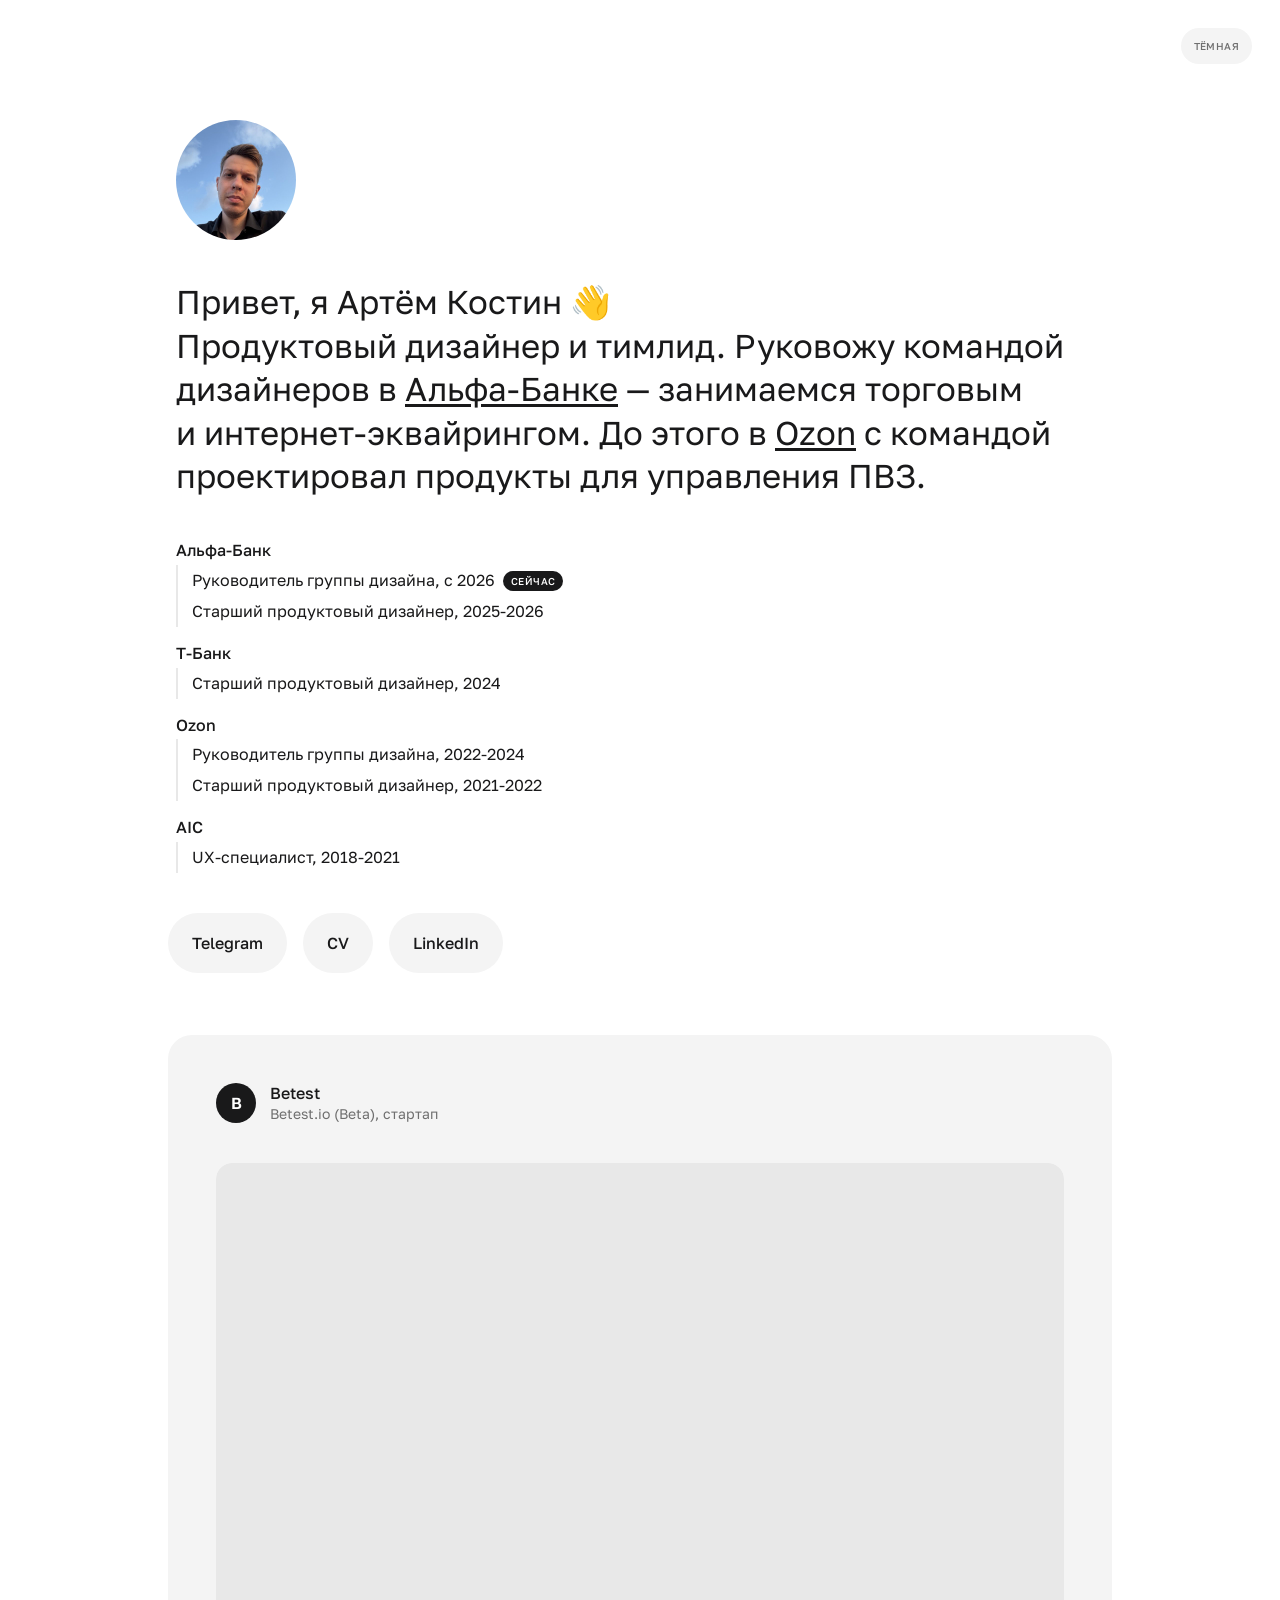
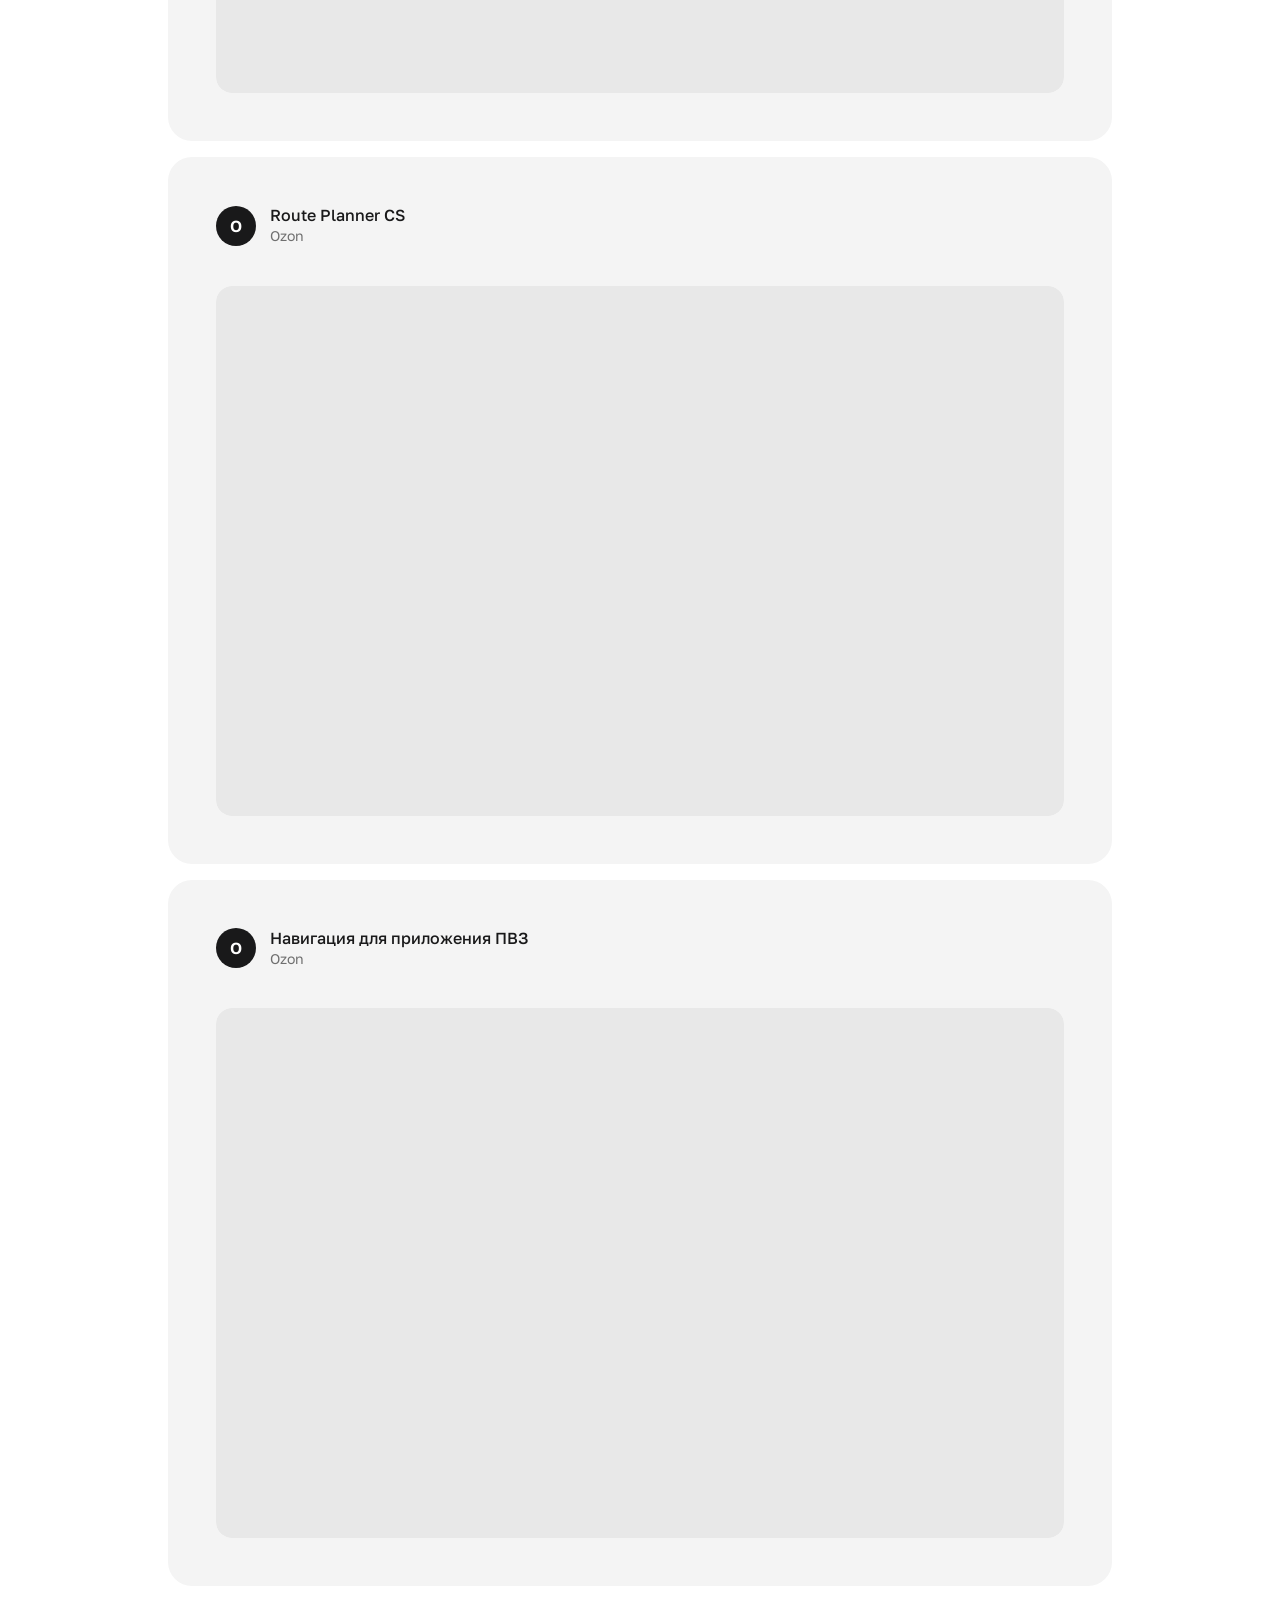
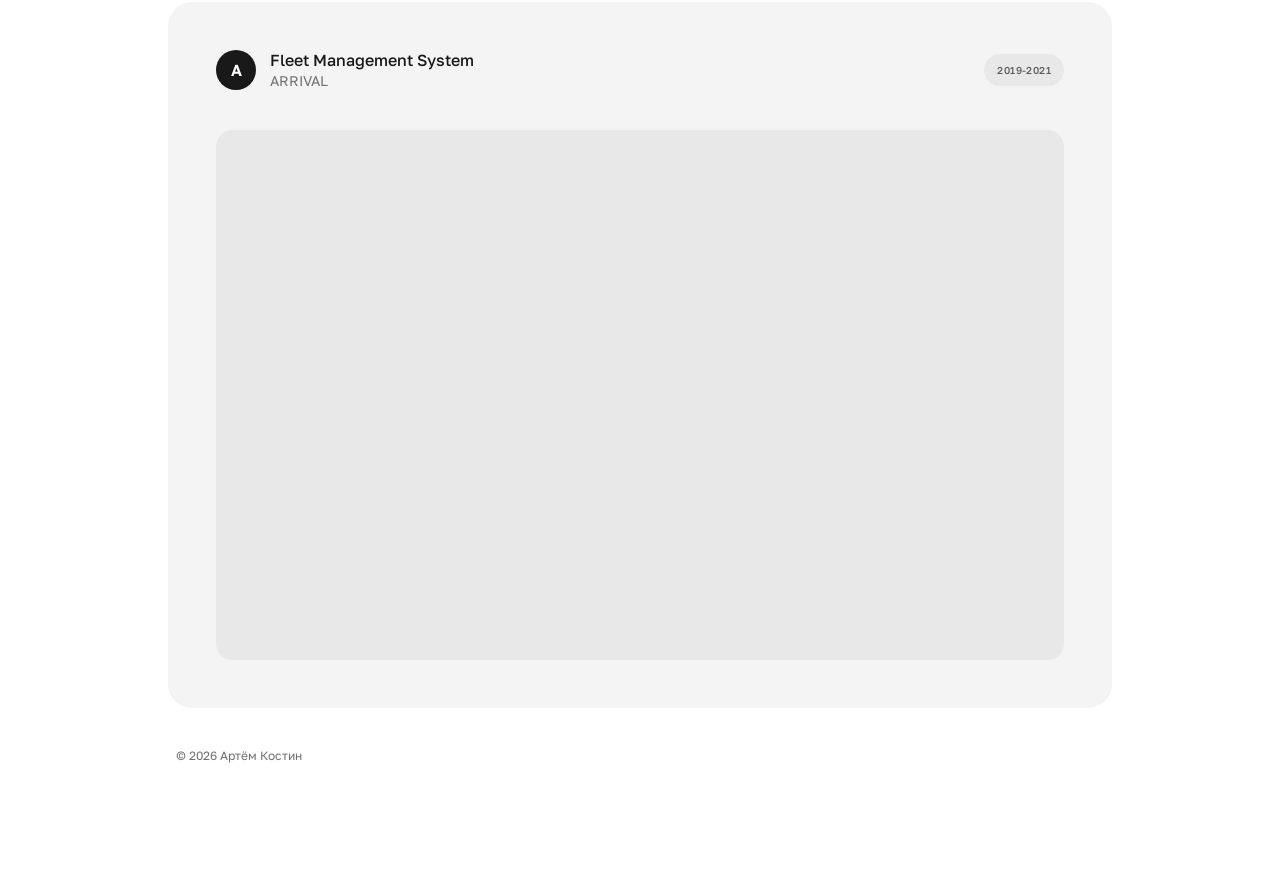
==== index.html @ e72fc0c0 "Убрать обводку, сделать шрифт AK в favicon жирнее (Arial/Helvetica 800) Читаемость страдала из-за ge" ====
<!doctype html>
<html lang="ru">
<head>
<meta charset="utf-8">
<meta name="viewport" content="width=device-width, initial-scale=1, viewport-fit=cover">
<title>Артём Костин. Продуктовый дизайнер и Тимлид</title>
<meta name="description" content="Дизайнер цифровых B2B-продуктов и внутренних сервисов. Более 5 лет в крупных компаниях и стартапах: Альфа-Банк, Т-Банк, Ozon.">
<meta name="author" content="Артём Костин">
<meta name="color-scheme" content="light dark">
<meta name="theme-color" content="#FFFFFF" media="(prefers-color-scheme: light)">
<meta name="theme-color" content="#0B0B0C" media="(prefers-color-scheme: dark)">

<!-- Open Graph. Картинка пока с прежнего сайта; при переезде на свой домен заменить на свою и добавить og:url -->
<meta property="og:type" content="website">
<meta property="og:locale" content="ru_RU">
<meta property="og:title" content="Артём Костин. Продуктовый дизайнер и Тимлид">
<meta property="og:description" content="Дизайнер цифровых B2B-продуктов и внутренних сервисов.">
<meta property="og:image" content="https://framerusercontent.com/assets/7ggBg0mMLBp4gRBf1vpraaZpS8.png">
<meta name="twitter:card" content="summary_large_image">

<link rel="icon" href="data:image/svg+xml,%3Csvg xmlns='http://www.w3.org/2000/svg' viewBox='0 0 64 64'%3E%3Crect width='64' height='64' rx='14' fill='%2319191A'/%3E%3Ctext x='32' y='43' font-size='30' font-weight='800' text-anchor='middle' fill='%23FFFFFF' font-family='Arial, Helvetica, sans-serif'%3EAK%3C/text%3E%3C/svg%3E">

<link rel="preconnect" href="https://fonts.googleapis.com">
<link rel="preconnect" href="https://fonts.gstatic.com" crossorigin>
<link rel="stylesheet" href="https://fonts.googleapis.com/css2?family=Golos+Text:wght@400;500;600&display=swap">

<script type="application/ld+json">
{
  "@context": "https://schema.org",
  "@type": "Person",
  "name": "Артём Костин",
  "jobTitle": "Руководитель группы дизайна",
  "worksFor": { "@type": "Organization", "name": "Альфа-Банк" },
  "email": "mailto:kostin.a.artem@gmail.com",
  "sameAs": [
    "https://t.me/akostin",
    "https://www.linkedin.com/in/%D0%B0rtem-%D0%BAostin-42739712b"
  ]
}
</script>

<script>
/* Тема до первой отрисовки, чтобы не мигало */
(function () {
  var r = document.documentElement;
  r.classList.add('js');
  try {
    var raw = localStorage.getItem('portfolio.state');
    var data = raw ? JSON.parse(raw) : null;
    var t = data && data.theme;
    if (t === 'light' || t === 'dark') r.setAttribute('data-theme', t);
  } catch (e) {}
})();
</script>

<style>
/* ============ Токены ============ */
:root {
  --font-main: 'Golos Text', system-ui, -apple-system, 'Segoe UI', Roboto, Arial, sans-serif;

  --page: #FFFFFF;
  --text: #19191A;
  --muted: #6F6F6F;       /* чуть темнее #8B8B8B, чтобы проходил контраст AA */
  --card: #F4F4F4;
  --tag: #E8E8E8;
  --tag-text: #5A5A5A;
  --media: #E8E8E8;

  --content-width: 1040px;
  --pad-top: 120px;
  --ease: cubic-bezier(0.16, 1, 0.3, 1);

  color-scheme: light;
  box-sizing: border-box;
  padding-top: env(safe-area-inset-top, 0px);
  padding-bottom: env(safe-area-inset-bottom, 0px);
}
@media (prefers-color-scheme: dark) {
  :root:not([data-theme="light"]) {
    color-scheme: dark;
    --page: #0B0B0C; --text: #F2F2F2; --muted: #9A9A9A; --card: #161617; --tag: #252526; --tag-text: #B5B5B5; --media: #232324;
  }
}
:root[data-theme="dark"] {
  color-scheme: dark;
  --page: #0B0B0C; --text: #F2F2F2; --muted: #9A9A9A; --card: #161617; --tag: #252526; --tag-text: #B5B5B5; --media: #232324;
}

/* ============ База ============ */
*, *::before, *::after { box-sizing: border-box; }
html { font-size: 16px; scroll-behavior: smooth; -webkit-text-size-adjust: 100%; background: var(--page); }
body {
  margin: 0; min-height: 100vh; background: var(--page); color: var(--text);
  font-family: var(--font-main); line-height: 1.5;
  -webkit-font-smoothing: antialiased; text-rendering: optimizeLegibility;
}
body.cv-open { overflow: hidden; }
h1, h2, h3, p, ul, ol, figure { margin: 0; padding: 0; }
ul, ol { list-style: none; }
a { color: inherit; text-decoration: none; }
button { appearance: none; -webkit-appearance: none; border: 0; background: none; font: inherit; color: inherit; }
a, button { touch-action: manipulation; -webkit-tap-highlight-color: transparent; }
::selection { background: var(--text); color: var(--page); }
:focus-visible { outline: 2px solid var(--text); outline-offset: 3px; }
.sr-only { position: absolute; width: 1px; height: 1px; margin: -1px; padding: 0; overflow: hidden; clip: rect(0 0 0 0); white-space: nowrap; border: 0; }
.nb { white-space: nowrap; }

.skip { position: absolute; left: 16px; top: -64px; z-index: 50; background: var(--text); color: var(--page); padding: 12px 16px; border-radius: 12px; font-weight: 500; }
.skip:focus { top: calc(env(safe-area-inset-top, 0px) + 16px); }

/* Переключатель темы, маленькая таблетка в углу */
.theme-toggle {
  position: fixed; z-index: 10;
  top: calc(env(safe-area-inset-top, 0px) + 28px); right: max(28px, env(safe-area-inset-right, 0px));
  display: flex; align-items: center; justify-content: center;
  min-height: 36px; padding: 9px 13px; border: 0; border-radius: 9999px;
  background: var(--card); color: var(--muted);
  font: 500 10px/1.4 var(--font-main); letter-spacing: 0.04em; text-transform: uppercase;
  cursor: pointer; transition: background-color 280ms ease, color 280ms ease;
}
.theme-toggle:hover { background: var(--tag); color: var(--text); }
body.cv-open .theme-toggle { display: none; }

/* ============ Оболочка ============ */
.page { width: 100%; max-width: 1600px; margin: 0 auto; }
.content {
  width: 100%; max-width: var(--content-width); margin: 0 auto;
  padding: var(--pad-top) clamp(24px, 5vw, 48px) 120px;
  display: flex; flex-direction: column; gap: 62px;
}

/* ============ Верх ============ */
.hero { display: flex; flex-direction: column; gap: 40px; }
.hero__lead { display: flex; flex-direction: column; gap: 32px; padding-left: 8px; }

.portrait { width: 120px; height: 120px; margin-left: 8px; border-radius: 50%; overflow: hidden; background: var(--tag); flex-shrink: 0; }
.portrait img { display: block; width: 100%; height: 100%; object-fit: cover; }

.bio { font-size: clamp(27px, 3vw, 33px); font-weight: 400; line-height: 1.32; max-width: 944px; text-wrap: pretty; }
.bio__hi { display: block; }
.bio a { text-decoration: underline; text-underline-offset: 3px; transition: color 260ms ease; }
.bio a:hover { color: var(--muted); text-decoration: none; }

.exp { padding-left: 8px; font-size: 16px; line-height: 1.56; }
.exp__group + .exp__group { margin-top: 14px; }
.exp__org { font-weight: 500; }
.exp__roles { padding-left: 14px; margin-top: 2px; border-left: 2px solid var(--tag); }
.exp__roles li { padding: 3px 0; }
.exp__now {
  display: inline-block; margin-left: 8px; vertical-align: 1px; padding: 3px 8px; border-radius: 9999px; background: var(--text); color: var(--page);
  font-size: 10px; font-weight: 500; line-height: 1.4; letter-spacing: 0.04em; text-transform: uppercase;
}

.actions { display: flex; align-items: center; gap: 16px; flex-wrap: wrap; }
.action {
  display: flex; align-items: center; justify-content: center; padding: 20px 24px;
  border-radius: 9999px; background: var(--card); color: var(--text);
  font: 500 16px/1.25 var(--font-main); cursor: pointer;
  transition: background-color 280ms ease, color 280ms ease;
}
.action:hover { background: var(--tag); }

/* ============ Проекты ============ */
.projects { display: flex; flex-direction: column; gap: 16px; }

/* Блок проекта: скопируй любой <a class="card"> целиком */
.card {
  position: relative; display: flex; flex-direction: column; overflow: hidden;
  padding: clamp(24px, 4.6vw, 48px); border-radius: 24px; background: var(--card); color: inherit;
  transition: transform 700ms var(--ease);
}
a.card { cursor: pointer; }
.card:hover { transform: scale(1.008); transition-duration: 820ms; }

.card__header { display: flex; align-items: center; justify-content: space-between; gap: 16px; margin-bottom: 40px; }
.card__who { display: flex; align-items: center; gap: 14px; min-width: 0; }
.card__logo {
  flex: none; display: grid; place-items: center; width: 40px; height: 40px; border-radius: 24px;
  background: var(--text); color: var(--page); font-size: 16px; font-weight: 600; line-height: 1;
}
.card__title { font-size: 16px; font-weight: 500; line-height: 1.25; }
.card__org { display: block; margin-top: 2px; font-size: 14px; line-height: 1.3; color: var(--muted); }
.card__tag {
  flex: none; padding: 9px 13px; border-radius: 32px; background: var(--tag); color: var(--tag-text);
  font-size: 10px; font-weight: 500; line-height: 1.4; letter-spacing: 0.04em; text-transform: uppercase;
}

.card__image-wrap { width: 100%; max-width: 852px; margin: 0 auto; border-radius: 16px; overflow: hidden; transition: transform 700ms var(--ease); }
.card__image-wrap img { display: block; width: 100%; height: auto; border-radius: 16px; }
.card__ph { aspect-ratio: 16 / 10; background: var(--media); border-radius: 16px; }
.card:hover .card__image-wrap { transform: translateY(-8px); transition-duration: 820ms; }

/* Описание проявляется при наведении (на телефонах видно всегда) */
.card__desc { display: flex; overflow: hidden; max-height: 0; opacity: 0; transition: max-height 640ms var(--ease), opacity 420ms ease; }
.card:hover .card__desc, .card:focus-visible .card__desc { max-height: 180px; opacity: 1; transition: max-height 680ms var(--ease), opacity 620ms ease 220ms; }
.card__desc p { width: min(50%, 588px); font-size: 14px; line-height: 1.56; color: var(--muted); }

.copyright { margin-top: 24px; padding-left: 8px; font-size: 12px; line-height: 1.4; color: var(--muted); }

/* ============ Модалка резюме ============ */
.cv-backdrop {
  position: fixed; inset: 0; z-index: 100; display: none; align-items: center; justify-content: center;
  padding: 24px; background: rgba(11, 11, 12, 0.5); backdrop-filter: blur(2px);
}
.cv-backdrop.is-open { display: flex; }
.js .cv-modal { transform: translateY(8px) scale(0.98); opacity: 0; transition: transform 320ms var(--ease), opacity 260ms ease; }
.js .cv-backdrop.is-open .cv-modal { transform: none; opacity: 1; }

.cv-modal {
  position: relative;
  width: 100%; max-width: 760px; max-height: 85vh; overflow: hidden;
  display: flex; flex-direction: column;
  background: var(--page); color: var(--text); border-radius: 24px;
  box-shadow: 0 24px 64px rgba(0, 0, 0, 0.28);
}
.cv-modal__body { overflow-y: auto; padding: clamp(24px, 4vw, 44px); padding-bottom: 4px; }
.cv-modal__head { margin-bottom: 32px; padding-right: 44px; }
.cv-modal__head h2 { font-size: 22px; font-weight: 500; }
.cv-modal__head p { margin-top: 4px; font-size: 14px; color: var(--muted); }

/* Крестик закрытия — привязан к самой карточке, а не к вьюпорту:
   на iOS Safari фиксированные элементы с env(safe-area-inset) дёргаются
   при скрытии/появлении адресной строки во время скролла. */
.cv-close {
  position: absolute; z-index: 2; top: 20px; right: 20px;
  display: flex; align-items: center; justify-content: center; width: 40px; height: 40px; border: 0; border-radius: 9999px;
  background: var(--card); color: var(--text); cursor: pointer;
  transition: transform 280ms var(--ease), background-color 280ms ease;
}
.cv-close:hover { background: var(--tag); transform: scale(1.06); }
.cv-close svg { display: block; }

.cv-contact { font-size: 14px; color: var(--muted); }
.cv-contact a { text-decoration: underline; text-underline-offset: 3px; }
.cv-contact a:hover { color: var(--text); }

/* Подсказка «Скопировано» над ссылкой на email */
[data-copy-email] { position: relative; }
.copy-toast {
  position: absolute; left: 50%; bottom: calc(100% + 8px); z-index: 1;
  padding: 6px 11px; border-radius: 9999px; background: var(--text); color: var(--page);
  font-size: 11px; font-weight: 500; line-height: 1; white-space: nowrap; text-decoration: none;
  opacity: 0; transform: translate(-50%, 4px); pointer-events: none;
  transition: opacity 220ms ease, transform 220ms var(--ease);
}
.copy-toast.is-visible { opacity: 1; transform: translate(-50%, 0); }

.cv-section { margin-top: 28px; }

.cv-entry + .cv-entry { margin-top: 20px; }
.cv-entry__head { display: flex; flex-wrap: wrap; align-items: baseline; justify-content: space-between; gap: 4px 16px; }
.cv-entry__role { font-weight: 500; font-size: 15px; }
.cv-entry__dates { font-size: 12px; color: var(--muted); white-space: nowrap; }
.cv-entry__org { display: block; margin-top: 2px; font-size: 13px; color: var(--muted); }
.cv-entry ul { margin-top: 8px; padding-left: 18px; list-style: disc; display: flex; flex-direction: column; gap: 4px; }
.cv-entry li { font-size: 14px; line-height: 1.5; }
.cv-entry li::marker { color: var(--muted); }

.cv-summary { margin-top: 28px; padding: 16px 20px; border-radius: 16px; background: var(--card); font-size: 14px; line-height: 1.56; }

.cv-modal__actions {
  flex: none; display: flex; gap: 12px; flex-wrap: wrap;
  padding: 20px clamp(24px, 4vw, 44px) clamp(20px, 3.4vw, 32px);
  border-top: 1px solid var(--card); background: var(--page);
}
.cv-modal__actions .action { padding: 16px 22px; font-size: 15px; }

/* Появление при прокрутке: мягкое */
@media (prefers-reduced-motion: no-preference) {
  .js [data-reveal] { opacity: 0; transform: translateY(14px); transition: opacity 800ms ease, transform 800ms var(--ease); }
  .js [data-reveal].in { opacity: 1; transform: none; }
  .js .card[data-reveal].in { transition: transform 700ms var(--ease), opacity 800ms ease; }
}
@media (prefers-reduced-motion: reduce) {
  html { scroll-behavior: auto; }
  *, *::before, *::after { transition-duration: .01ms !important; animation-duration: .01ms !important; }
}

/* ============ Адаптив ============ */
@media (max-width: 900px) {
  :root { --pad-top: 72px; }
  .content { gap: 48px; padding-bottom: 80px; }
  .hero { gap: 32px; }
  .card__header { margin-bottom: 32px; }
}
@media (max-width: 640px) {
  :root { --pad-top: 60px; }
  .content { gap: 40px; padding-left: 16px; padding-right: 16px; padding-bottom: 56px; }
  .hero { gap: 28px; }
  .portrait { width: 72px; height: 72px; }
  .bio { font-size: 25px; line-height: 1.34; }
  .exp { font-size: 15px; line-height: 1.5; }
  .action { padding: 16px 20px; }
  .exp__now { display: none; }
  .actions { gap: 10px; }
  .theme-toggle { top: calc(env(safe-area-inset-top, 0px) + 16px); right: 16px; }
  .card { border-radius: 18px; padding: 18px; cursor: default; }
  .card:hover, .card:hover .card__image-wrap { transform: none; }
  .card__header { margin-bottom: 20px; }
  .card__ph, .card__image-wrap, .card__image-wrap img { border-radius: 12px; }
  .card__desc, .card:hover .card__desc { max-height: none; margin-top: 18px; opacity: 1; }
  .card__desc p { width: 100%; font-size: 13px; line-height: 1.48; }
  .cv-backdrop { padding: 0; align-items: flex-end; }
  .cv-modal { max-width: none; max-height: 90vh; border-radius: 20px 20px 0 0; }
  .cv-entry__head { flex-direction: column; align-items: flex-start; gap: 2px; }
}
@media (max-width: 390px) {
  .content { padding-left: 12px; padding-right: 12px; }
  .bio { font-size: 23px; }
  .card { padding: 16px; }
}
@media (hover: none) {
  .card:hover, .card:hover .card__image-wrap { transform: none; }
  .card__desc { max-height: none; margin-top: 18px; opacity: 1; }
}
</style>
</head>

<body>
<a class="skip" href="#main">К содержимому</a>
<button class="theme-toggle" type="button" data-theme-toggle aria-label="Включить тёмную тему"><span data-theme-label>Тёмная</span></button>

<div class="page">
  <main class="content" id="main">

    <section class="hero">
      <div class="portrait">
        <img src="img/portrait.jpg" alt="Артём Костин" width="240" height="240">
      </div>

      <div class="hero__lead">
        <h1 class="bio">
          <span class="bio__hi">Привет, я&nbsp;Артём Костин 👋</span>
          Продуктовый дизайнер и&nbsp;тимлид. Руковожу командой дизайнеров в&nbsp;<a class="nb" href="https://alfabank.ru" target="_blank" rel="noopener">Альфа-Банке</a>&nbsp;— занимаемся торговым и&nbsp;интернет&#8209;эквайрингом. До этого в&nbsp;<a href="https://www.ozon.ru" target="_blank" rel="noopener">Ozon</a> с&nbsp;командой проектировал продукты для&nbsp;управления ПВЗ.
        </h1>
      </div>

      <div class="exp-wrap">
        <h2 class="sr-only">Опыт</h2>
        <ul class="exp">
          <li class="exp__group">
            <span class="exp__org">Альфа-Банк</span>
            <ul class="exp__roles">
              <li>Руководитель группы дизайна, <span class="nb">с&nbsp;2026</span><span class="exp__now">сейчас</span></li>
              <li>Старший продуктовый дизайнер, <span class="nb">2025-2026</span></li>
            </ul>
          </li>
          <li class="exp__group">
            <span class="exp__org">Т-Банк</span>
            <ul class="exp__roles">
              <li>Старший продуктовый дизайнер, <span class="nb">2024</span></li>
            </ul>
          </li>
          <li class="exp__group">
            <span class="exp__org">Ozon</span>
            <ul class="exp__roles">
              <li>Руководитель группы дизайна, <span class="nb">2022-2024</span></li>
              <li>Старший продуктовый дизайнер, <span class="nb">2021-2022</span></li>
            </ul>
          </li>
          <li class="exp__group">
            <span class="exp__org">AIC</span>
            <ul class="exp__roles">
              <li>UX-специалист, <span class="nb">2018-2021</span></li>
            </ul>
          </li>
        </ul>
      </div>

      <nav class="actions" aria-label="Контакты и резюме">
        <a class="action" href="https://t.me/akostin" target="_blank" rel="noopener">Telegram</a>
        <button class="action" type="button" data-cv-open aria-haspopup="dialog">CV</button>
        <a class="action" href="https://www.linkedin.com/in/%D0%B0rtem-%D0%BAostin-42739712b" target="_blank" rel="noopener">LinkedIn</a>
      </nav>
    </section>

    <section class="projects" aria-labelledby="projects-title">
      <h2 class="sr-only" id="projects-title">Проекты</h2>

      <!--
        КАК ДОБАВИТЬ ПРОЕКТ: скопируй любой <a class="card"> целиком и поменяй href, букву, название и компанию.
        БУКВА В КРУЖКЕ: .card__logo, потом можно заменить на <img src="logo.svg" alt="" width="40" height="40">.
        ГОД: <span class="card__tag">2021-2022</span> справа в шапке; если года нет, удали строку.
        ПРЕВЬЮ: вместо <div class="card__ph"></div> положи <img src="..." alt="..." width="1704" height="1064" loading="lazy">.
        ОПИСАНИЕ: под .card__image-wrap добавь <div class="card__desc"><p>Одно предложение про задачу и результат.</p></div>;
                  на компьютере оно появляется при наведении, на телефоне видно всегда.
        ССЫЛКИ: сейчас ведут на кейсы прежнего сайта; позже заменить на свои страницы (например cases/betest.html).
      -->

      <a class="card" href="https://akostin.framer.website/work/betest" data-reveal>
        <div class="card__header">
          <div class="card__who">
            <span class="card__logo" aria-hidden="true">B</span>
            <div><h3 class="card__title">Betest</h3><span class="card__org">Betest.io (Beta), стартап</span></div>
          </div>
        </div>
        <div class="card__image-wrap"><div class="card__ph"></div></div>
      </a>

      <a class="card" href="https://akostin.framer.website/work/route-planner-cs" data-reveal>
        <div class="card__header">
          <div class="card__who">
            <span class="card__logo" aria-hidden="true">O</span>
            <div><h3 class="card__title">Route Planner CS</h3><span class="card__org">Ozon</span></div>
          </div>
        </div>
        <div class="card__image-wrap"><div class="card__ph"></div></div>
      </a>

      <a class="card" href="https://akostin.framer.website/work/ozon-point" data-reveal>
        <div class="card__header">
          <div class="card__who">
            <span class="card__logo" aria-hidden="true">O</span>
            <div><h3 class="card__title">Навигация для&nbsp;приложения ПВЗ</h3><span class="card__org">Ozon</span></div>
          </div>
        </div>
        <div class="card__image-wrap"><div class="card__ph"></div></div>
      </a>

      <a class="card" href="https://akostin.framer.website/work/arrival" data-reveal>
        <div class="card__header">
          <div class="card__who">
            <span class="card__logo" aria-hidden="true">A</span>
            <div><h3 class="card__title">Fleet Management System</h3><span class="card__org">ARRIVAL</span></div>
          </div>
          <span class="card__tag">2019-2021</span>
        </div>
        <div class="card__image-wrap"><div class="card__ph"></div></div>
      </a>

      <p class="copyright">&copy; 2026 Артём Костин</p>
    </section>

  </main>
</div>

<div class="cv-backdrop" data-cv-backdrop aria-hidden="true">
  <div class="cv-modal" role="dialog" aria-modal="true" aria-labelledby="cv-title">
    <button class="cv-close" type="button" data-cv-close aria-label="Закрыть резюме">
      <svg width="16" height="16" viewBox="0 0 16 16" fill="none" aria-hidden="true"><path d="M3 3L13 13M13 3L3 13" stroke="currentColor" stroke-width="1.5" stroke-linecap="round"/></svg>
    </button>
   <div class="cv-modal__body">
    <div class="cv-modal__head">
      <h2 id="cv-title">Артём Костин</h2>
      <p>Design&nbsp;Lead&nbsp;/&nbsp;Product&nbsp;Designer</p>
    </div>

    <p class="cv-contact">+7&nbsp;(999)&nbsp;002‑09‑11&nbsp;· <a href="mailto:kostin.a.artem@gmail.com" data-copy-email="kostin.a.artem@gmail.com">kostin.a.artem@gmail.com<span class="copy-toast" aria-hidden="true">Скопировано</span></a>&nbsp;· <a href="https://t.me/akostin" target="_blank" rel="noopener">Telegram:&nbsp;@akostin</a></p>
    <span class="sr-only" role="status" aria-live="polite" data-copy-announcer></span>

    <p class="cv-summary">5+&nbsp;лет опыта в&nbsp;продуктовом дизайне (fintech, B2B, логистика), включая 2+&nbsp;года в&nbsp;роли лида&nbsp;— руководил командами до&nbsp;5&nbsp;дизайнеров в&nbsp;Альфа-Банке и&nbsp;Ozon. Фокус&nbsp;— сложные B2B-сценарии, дизайн-процесс и&nbsp;менторство.</p>

    <div class="cv-section">
      <div class="cv-entry">
        <div class="cv-entry__head"><span class="cv-entry__role">Руководитель группы дизайна</span><span class="cv-entry__dates">Янв 2026 — сейчас · 9 мес</span></div>
        <span class="cv-entry__org">Альфа-Банк&nbsp;· Москва</span>
        <ul>
          <li>Руковожу командой из&nbsp;4&nbsp;продуктовых дизайнеров в&nbsp;B2B-домене «Эквайринг»&nbsp;— UX торгового и&nbsp;интернет-эквайринга, внутренней CRM.</li>
          <li>Инициировал и&nbsp;возглавил редизайн интернет-эквайринга: унификация UI и&nbsp;сокращение времени на&nbsp;ключевые сценарии для&nbsp;тысяч бизнес-клиентов.</li>
          <li>Внедрил процесс фиксации UI-дефектов в&nbsp;домене, чтобы баги не&nbsp;терялись и&nbsp;доходили до&nbsp;исправления.</li>
        </ul>
      </div>

      <div class="cv-entry">
        <div class="cv-entry__head"><span class="cv-entry__role">Старший продуктовый дизайнер</span><span class="cv-entry__dates">Янв 2025 — Янв 2026 · 1 год 1 мес</span></div>
        <span class="cv-entry__org">Альфа-Банк&nbsp;· Москва</span>
        <ul>
          <li>Спроектировал и&nbsp;запустил «Нейроофис» (AI-ассистенты для&nbsp;бизнеса) в&nbsp;приложении «Альфа-Бизнес».</li>
          <li>Внедрил MVP-интеграцию AI-ассистентов в&nbsp;3+&nbsp;смежных продукта банка, создав единый пользовательский опыт.</li>
          <li>Создал масштабируемый UX-паттерн подписки, переиспользованный в&nbsp;нескольких продуктовых линейках банка.</li>
        </ul>
      </div>

      <div class="cv-entry">
        <div class="cv-entry__head"><span class="cv-entry__role">Старший продуктовый дизайнер</span><span class="cv-entry__dates">Авг 2024 — Ноя 2024 · 4 мес</span></div>
        <span class="cv-entry__org">Т-Банк&nbsp;· Москва</span>
        <ul>
          <li>Перепроектировал онбординг CloudKassir, сократив путь пользователя с&nbsp;10&nbsp;до&nbsp;5&nbsp;дней.</li>
          <li>Предложил и&nbsp;передал в&nbsp;A/B-тест 3&nbsp;гипотезы по&nbsp;улучшению конверсии платёжной формы (B2C).</li>
        </ul>
      </div>

      <div class="cv-entry">
        <div class="cv-entry__head"><span class="cv-entry__role">Руководитель группы дизайна</span><span class="cv-entry__dates">Сен 2022 — Авг 2024 · 2 года</span></div>
        <span class="cv-entry__org">Ozon&nbsp;· Москва</span>
        <ul>
          <li>Сформировал с&nbsp;нуля и&nbsp;возглавил команду из&nbsp;5&nbsp;дизайнеров, отвечающую за&nbsp;UX внутренних логистических систем для&nbsp;~200&nbsp;000&nbsp;сотрудников ПВЗ.</li>
          <li>Возглавил редизайн ключевых операций (приёмка, выдача) в&nbsp;системе ПВЗ&nbsp;— сократил время выполнения на&nbsp;30% и&nbsp;снизил число обращений в&nbsp;поддержку.</li>
          <li>Построил практику регулярных UX-исследований, закрывшую 10+&nbsp;узких мест в&nbsp;сценариях сотрудников.</li>
        </ul>
      </div>

      <div class="cv-entry">
        <div class="cv-entry__head"><span class="cv-entry__role">Старший продуктовый дизайнер</span><span class="cv-entry__dates">Сен 2021 — Сен 2022 · 1 год 1 мес</span></div>
        <span class="cv-entry__org">Ozon&nbsp;· Москва</span>
        <ul>
          <li>Спроектировал систему автопланирования смен для&nbsp;5000+&nbsp;курьеров, оптимизировав логистические затраты.</li>
          <li>Спроектировал с&nbsp;нуля мобильное приложение «Пункт Ozon» для&nbsp;работы сотрудников ПВЗ без&nbsp;стационарного компьютера.</li>
          <li>Провёл полный редизайн системы «Турбо ПВЗ» (~200&nbsp;000&nbsp;пользователей).</li>
          <li>Спроектировал систему real-time мониторинга курьерской доставки.</li>
        </ul>
      </div>

      <div class="cv-entry">
        <div class="cv-entry__head"><span class="cv-entry__role">Продуктовый дизайнер</span><span class="cv-entry__dates">Мар 2021 — Сен 2021 · 7 мес</span></div>
        <span class="cv-entry__org">Ростелеком&nbsp;· Россия</span>
        <ul>
          <li>Проектировал интерфейсы для&nbsp;внутренних B2B CRM-систем, проводил интервью с&nbsp;операторами.</li>
        </ul>
      </div>

      <div class="cv-entry">
        <div class="cv-entry__head"><span class="cv-entry__role">UX-специалист</span><span class="cv-entry__dates">Авг 2018 — Фев 2021 · 2 года 7 мес</span></div>
        <span class="cv-entry__org">AIC&nbsp;· Москва</span>
        <ul>
          <li>Проектировал UX для&nbsp;сайтов и&nbsp;приложений ключевых клиентов, включая MOEX, БКС и&nbsp;ФосАгро.</li>
          <li>Спроектировал MVP системы управления автопарком ARRIVAL.</li>
          <li>Преподавал UX-проектирование в&nbsp;МТС Университете.</li>
        </ul>
      </div>

      <div class="cv-entry">
        <div class="cv-entry__head"><span class="cv-entry__role">Менеджер проектов</span><span class="cv-entry__dates">Май 2015 — Апр 2018 · 3 года</span></div>
        <span class="cv-entry__org">Инфо-Эксперт&nbsp;· Саратов</span>
        <ul>
          <li>Управлял проектами разработки приложений для&nbsp;Битрикс24: клиенты, документация, планирование.</li>
        </ul>
      </div>
    </div>
   </div>

    <div class="cv-modal__actions">
      <a class="action" href="files/Artem-Kostin-CV-RU.pdf" download>Скачать PDF</a>
    </div>
  </div>
</div>

<script>
(function () {
  var root = document.documentElement;
  var mq = window.matchMedia('(prefers-color-scheme: dark)');

  /* Клиентское хранилище: один namespaced JSON-ключ на всё приложение,
     с полем version для будущих миграций формата. */
  var STORAGE_KEY = 'portfolio.state';
  function readState() {
    try {
      var raw = localStorage.getItem(STORAGE_KEY);
      if (!raw) return { version: 1 };
      var data = JSON.parse(raw);
      if (!data || typeof data !== 'object') return { version: 1 };
      if (data.version !== 1) return { version: 1 }; /* сюда добавлять миграции старых версий */
      return data;
    } catch (e) {
      return { version: 1 };
    }
  }
  function writeState(patch) {
    try {
      var data = readState();
      for (var k in patch) if (Object.prototype.hasOwnProperty.call(patch, k)) data[k] = patch[k];
      localStorage.setItem(STORAGE_KEY, JSON.stringify(data));
    } catch (e) {}
  }

  /* Тема */
  var btn = document.querySelector('[data-theme-toggle]');
  var label = document.querySelector('[data-theme-label]');
  function current() { return root.getAttribute('data-theme') || (mq.matches ? 'dark' : 'light'); }
  function syncTheme() {
    var dark = current() === 'dark';
    label.textContent = dark ? 'Светлая' : 'Тёмная';
    btn.setAttribute('aria-label', dark ? 'Включить светлую тему' : 'Включить тёмную тему');
    var metas = document.querySelectorAll('meta[name="theme-color"]');
    for (var i = 0; i < metas.length; i++) metas[i].setAttribute('content', dark ? '#0B0B0C' : '#FFFFFF');
  }
  btn.addEventListener('click', function () {
    var next = current() === 'dark' ? 'light' : 'dark';
    root.setAttribute('data-theme', next);
    writeState({ theme: next });
    syncTheme();
  });
  if (mq.addEventListener) mq.addEventListener('change', syncTheme);
  syncTheme();

  /* Появление при прокрутке */
  var items = [].slice.call(document.querySelectorAll('[data-reveal]'));
  if (!('IntersectionObserver' in window)) {
    items.forEach(function (el) { el.classList.add('in'); });
    return;
  }
  var io = new IntersectionObserver(function (entries) {
    entries.forEach(function (en) {
      if (en.isIntersecting) { en.target.classList.add('in'); io.unobserve(en.target); }
    });
  }, { rootMargin: '0px 0px -6% 0px', threshold: 0.05 });
  items.forEach(function (el) { io.observe(el); });
})();

(function () {
  /* Модалка резюме */
  var backdrop = document.querySelector('[data-cv-backdrop]');
  var openBtn = document.querySelector('[data-cv-open]');
  var closeEls = [].slice.call(document.querySelectorAll('[data-cv-close]'));
  if (!backdrop || !openBtn) return;
  var lastFocus = null;

  function onKeydown(e) {
    if (e.key === 'Escape') { close(); return; }
    if (e.key !== 'Tab') return;
    var focusable = [].slice.call(backdrop.querySelectorAll('button, a[href]'));
    if (!focusable.length) return;
    var first = focusable[0], last = focusable[focusable.length - 1];
    if (e.shiftKey && document.activeElement === first) { e.preventDefault(); last.focus(); }
    else if (!e.shiftKey && document.activeElement === last) { e.preventDefault(); first.focus(); }
  }

  function open() {
    lastFocus = document.activeElement;
    backdrop.classList.add('is-open');
    backdrop.setAttribute('aria-hidden', 'false');
    document.body.classList.add('cv-open');
    document.addEventListener('keydown', onKeydown);
    var closeBtn = backdrop.querySelector('.cv-close');
    if (closeBtn) closeBtn.focus();
  }
  function close() {
    backdrop.classList.remove('is-open');
    backdrop.setAttribute('aria-hidden', 'true');
    document.body.classList.remove('cv-open');
    document.removeEventListener('keydown', onKeydown);
    if (lastFocus && lastFocus.focus) lastFocus.focus();
  }

  openBtn.addEventListener('click', open);
  closeEls.forEach(function (el) { el.addEventListener('click', close); });
  backdrop.addEventListener('click', function (e) { if (e.target === backdrop) close(); });
})();

(function () {
  /* Копирование email по клику вместо открытия почтового клиента */
  var announcer = document.querySelector('[data-copy-announcer]');
  var links = [].slice.call(document.querySelectorAll('[data-copy-email]'));

  links.forEach(function (link) {
    var toast = link.querySelector('.copy-toast');
    var hideTimer = null;

    link.addEventListener('click', function (e) {
      if (e.button !== 0 || e.metaKey || e.ctrlKey || e.shiftKey || e.altKey) return;
      if (!navigator.clipboard || !navigator.clipboard.writeText) return;
      e.preventDefault();

      var email = link.getAttribute('data-copy-email');
      navigator.clipboard.writeText(email).then(function () {
        if (toast) {
          clearTimeout(hideTimer);
          toast.classList.add('is-visible');
          hideTimer = setTimeout(function () { toast.classList.remove('is-visible'); }, 1600);
        }
        if (announcer) {
          announcer.textContent = '';
          window.requestAnimationFrame(function () { announcer.textContent = 'Email скопирован в буфер обмена'; });
        }
      }).catch(function () {
        window.location.href = link.href;
      });
    });
  });
})();
</script>
</body>
</html>
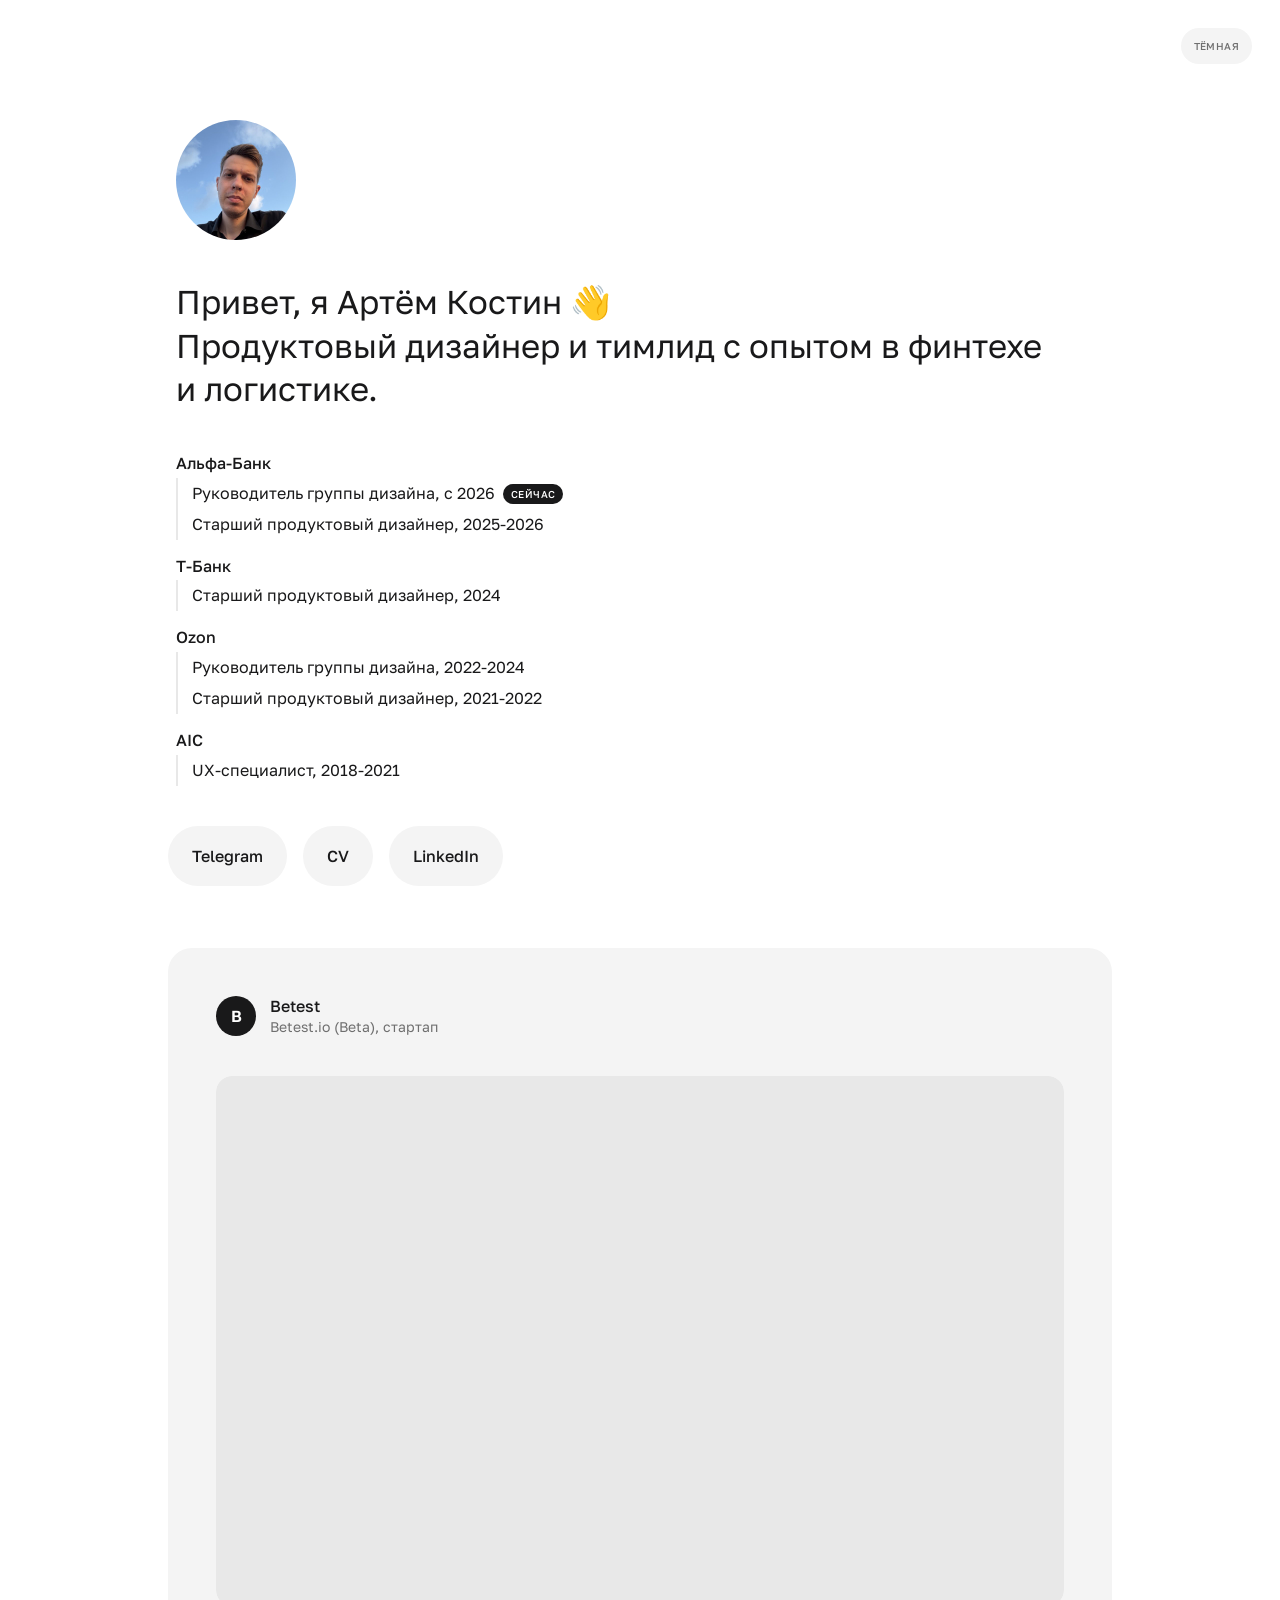
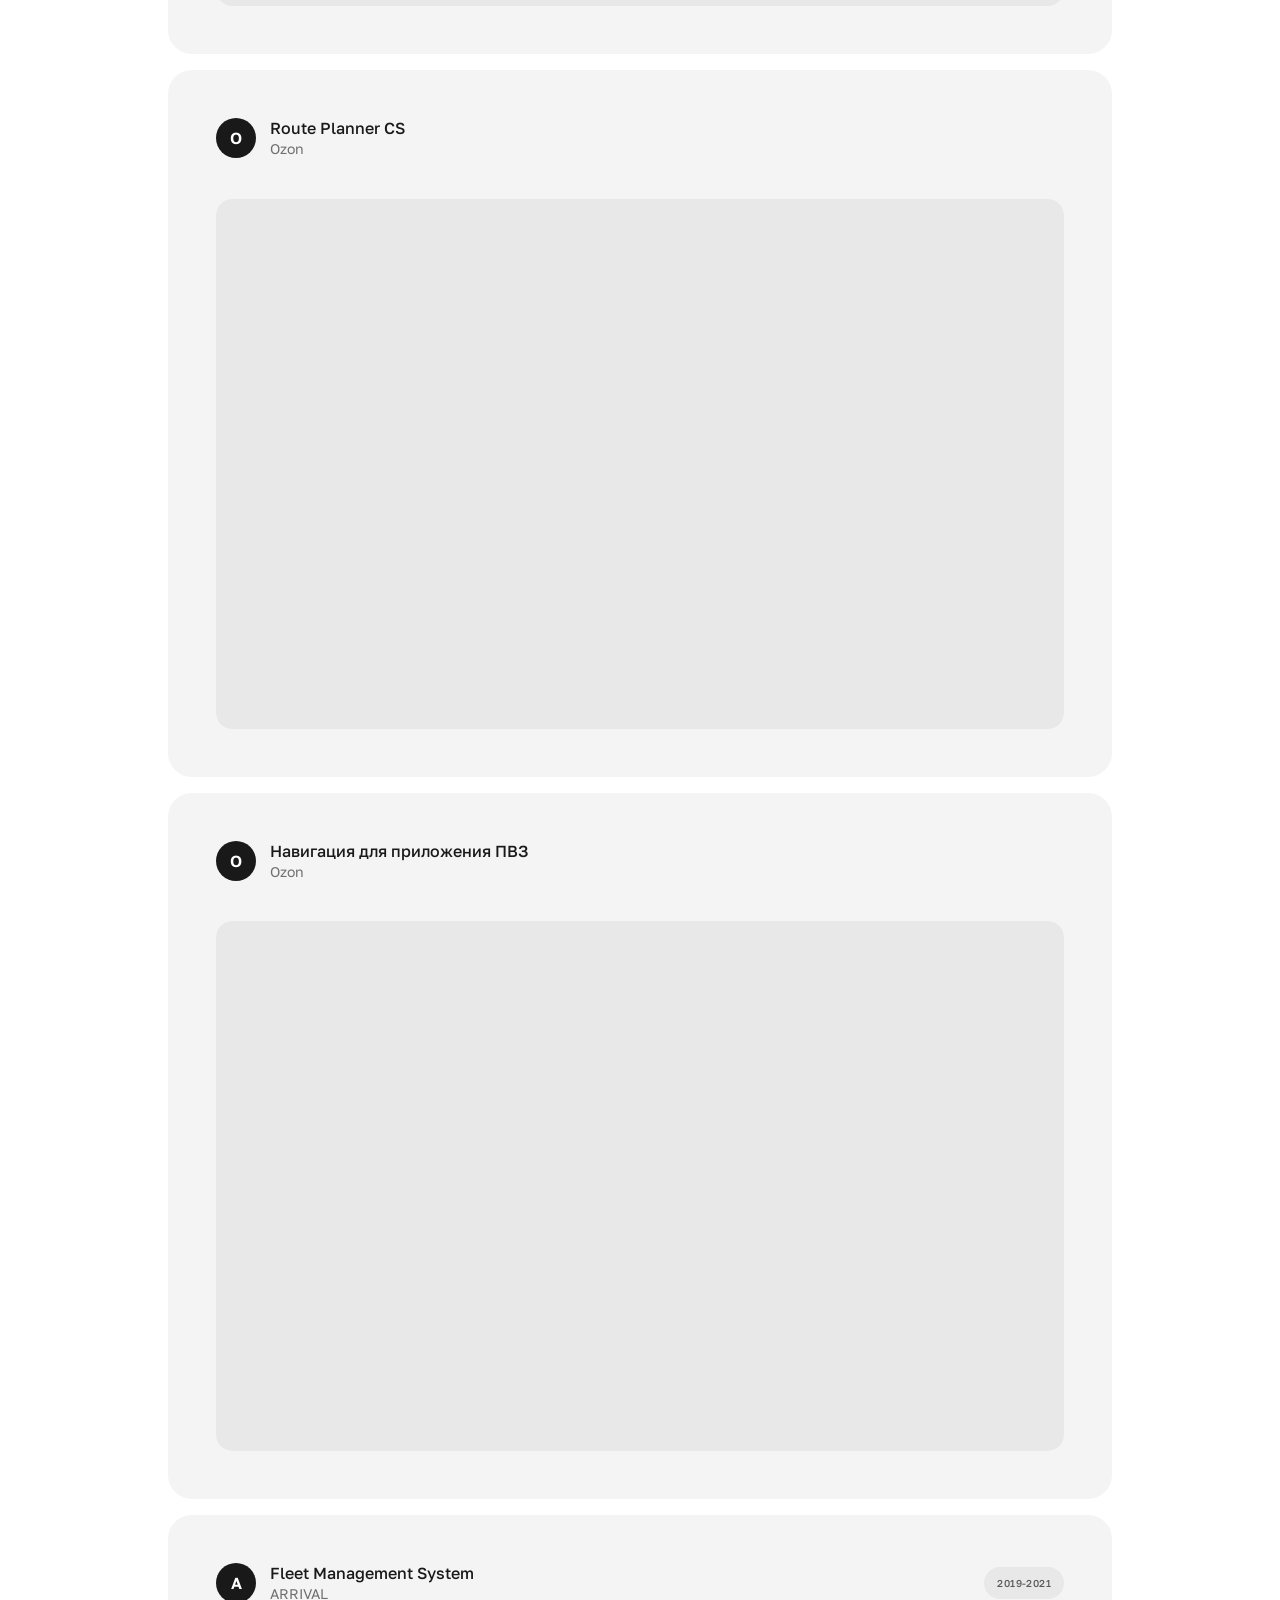
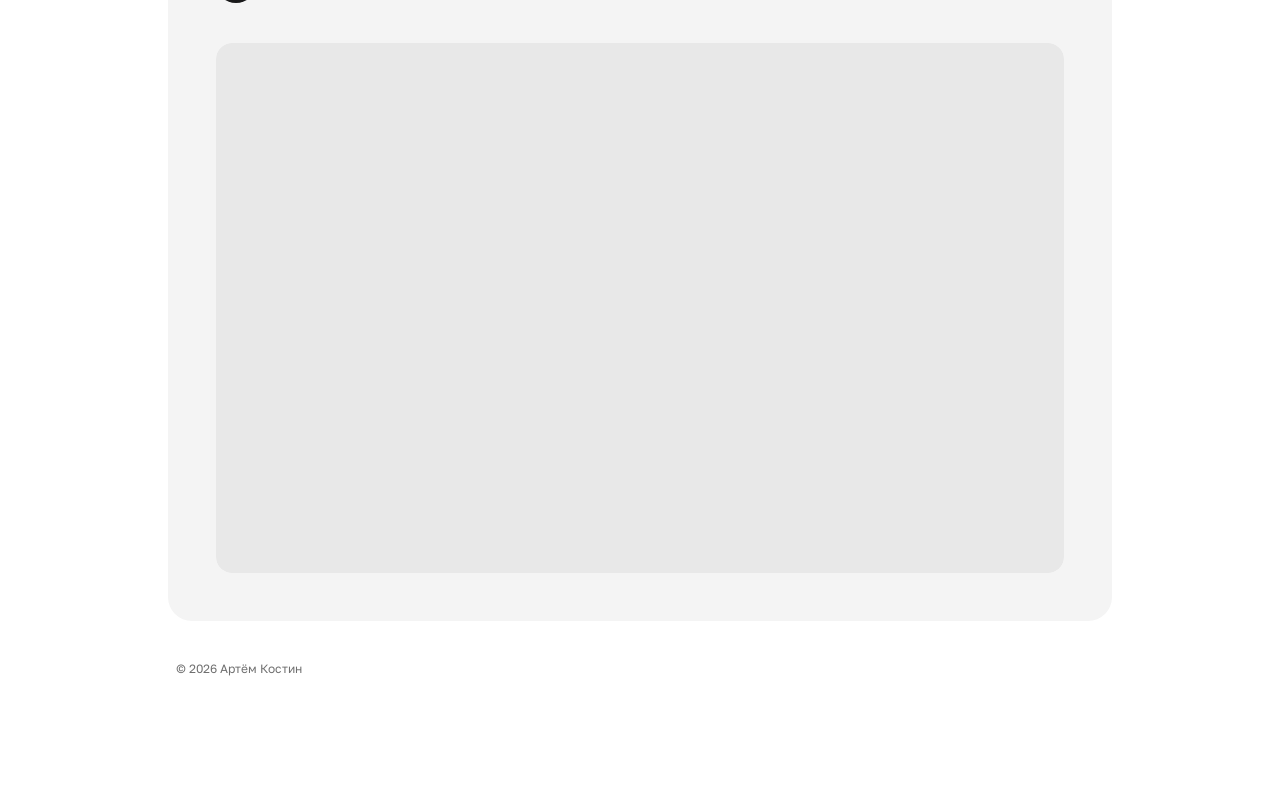
==== commit 222bb250: "Сократить текст в hero-блоке для мобилки Убрать перечисление компаний и деталей опыта из bio — они д" ====
--- a/index.html
+++ b/index.html
@@ -331,7 +331,7 @@
       <div class="hero__lead">
         <h1 class="bio">
           <span class="bio__hi">Привет, я&nbsp;Артём Костин 👋</span>
-          Продуктовый дизайнер и&nbsp;тимлид. Руковожу командой дизайнеров в&nbsp;<a class="nb" href="https://alfabank.ru" target="_blank" rel="noopener">Альфа-Банке</a>&nbsp;— занимаемся торговым и&nbsp;интернет&#8209;эквайрингом. До этого в&nbsp;<a href="https://www.ozon.ru" target="_blank" rel="noopener">Ozon</a> с&nbsp;командой проектировал продукты для&nbsp;управления ПВЗ.
+          Продуктовый дизайнер и&nbsp;тимлид с&nbsp;опытом в&nbsp;финтехе и&nbsp;логистике.
         </h1>
       </div>
 
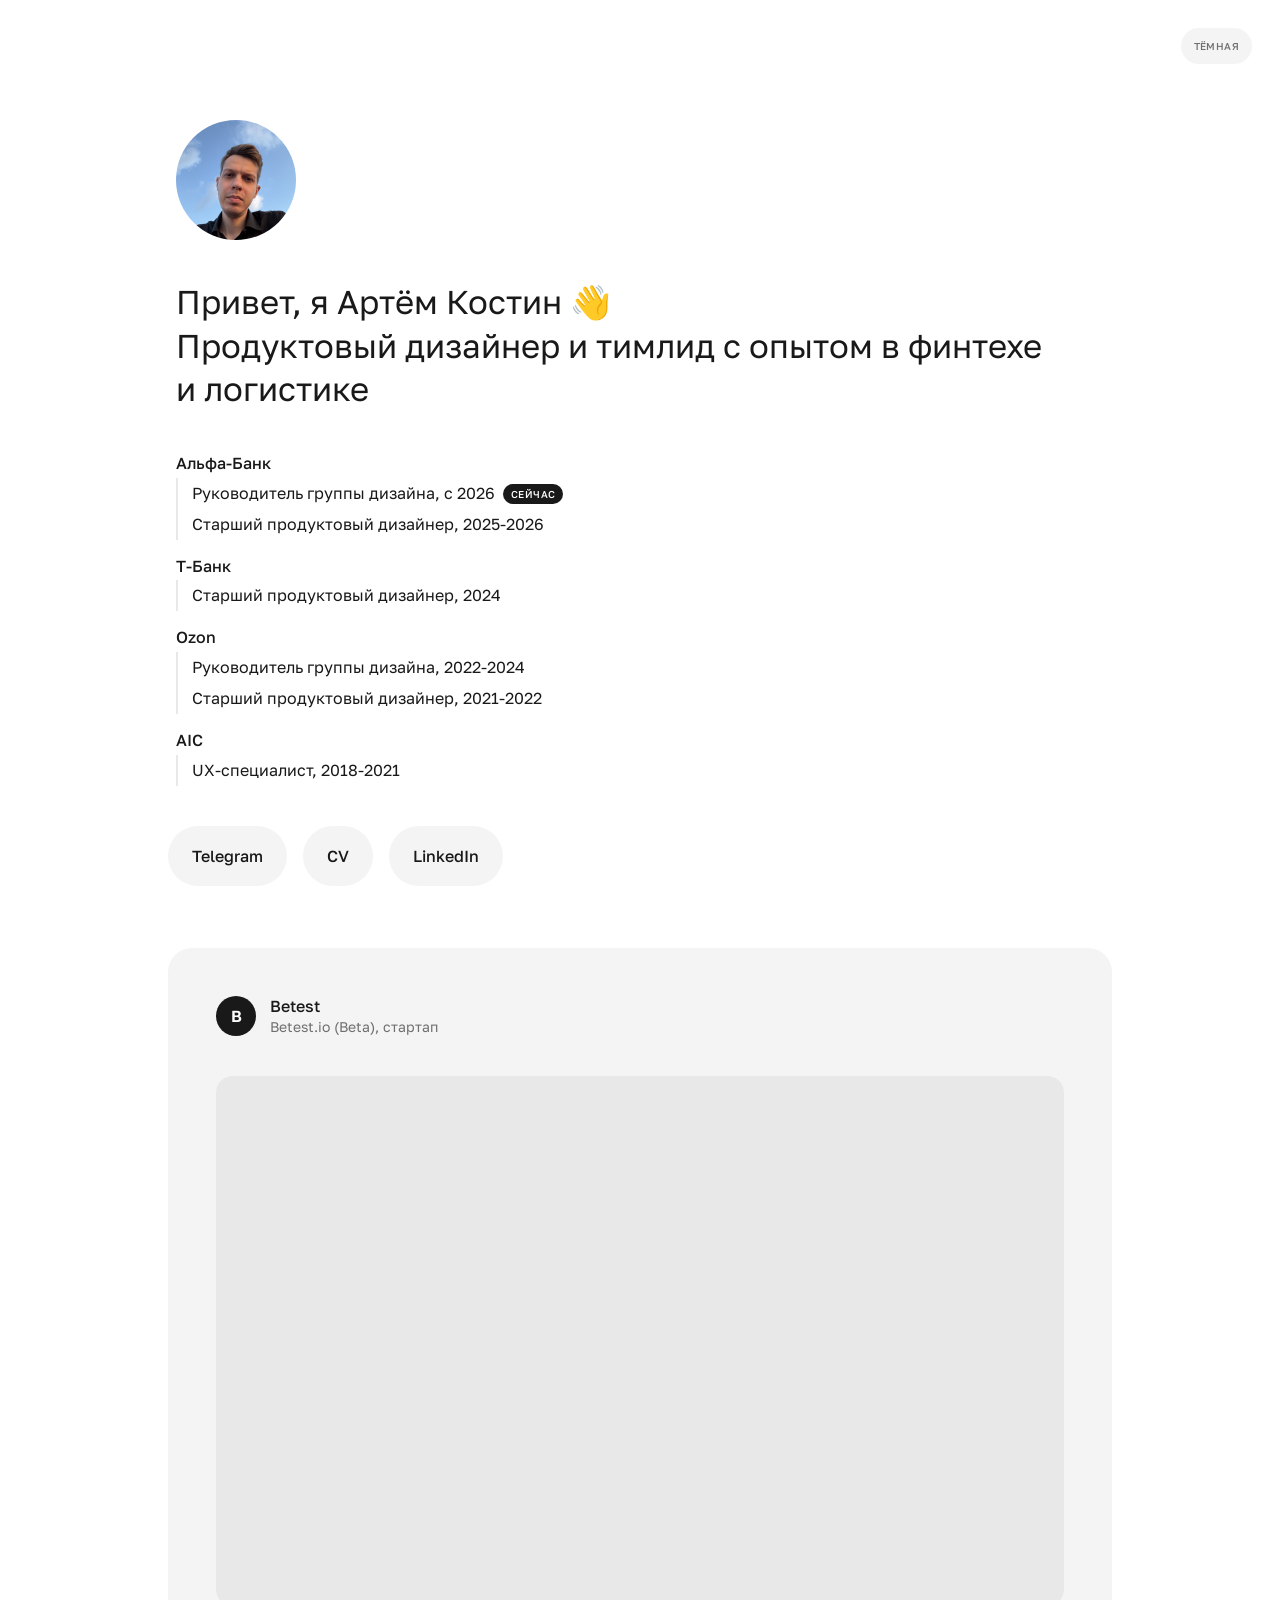
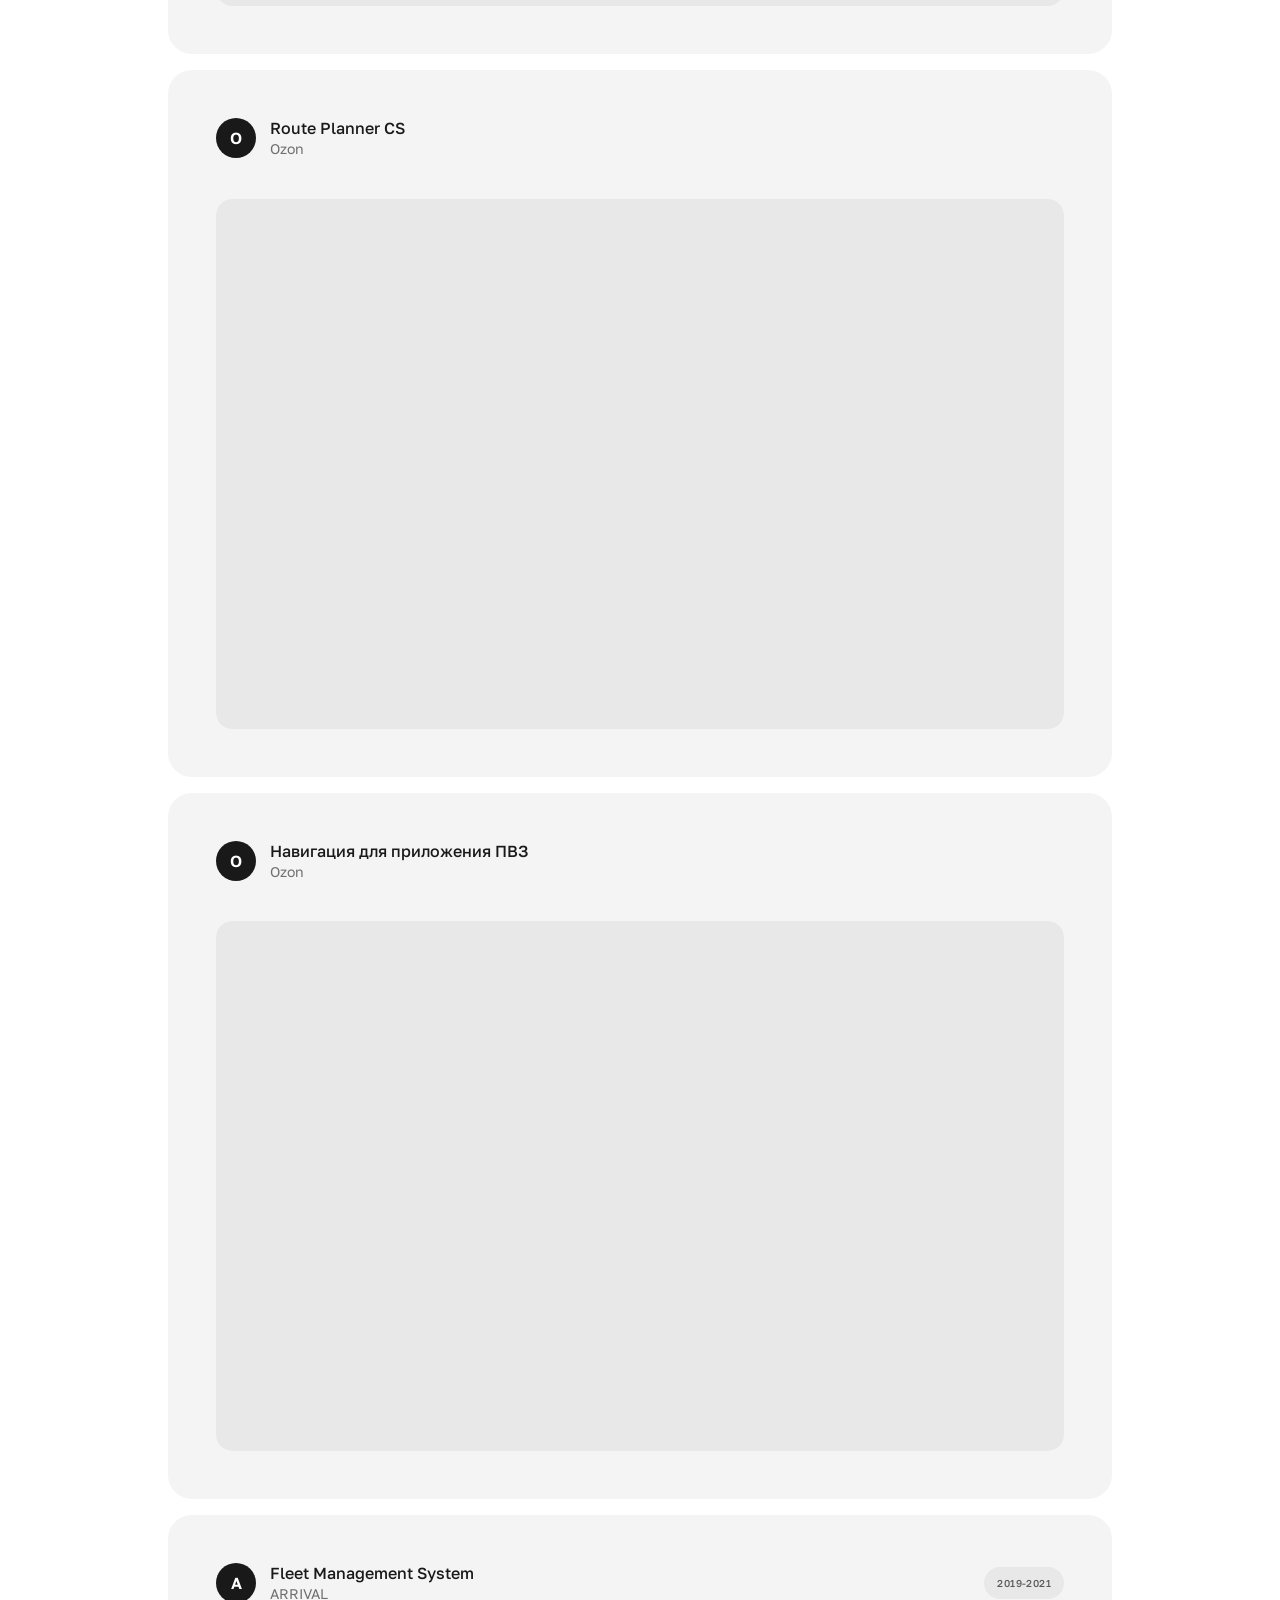
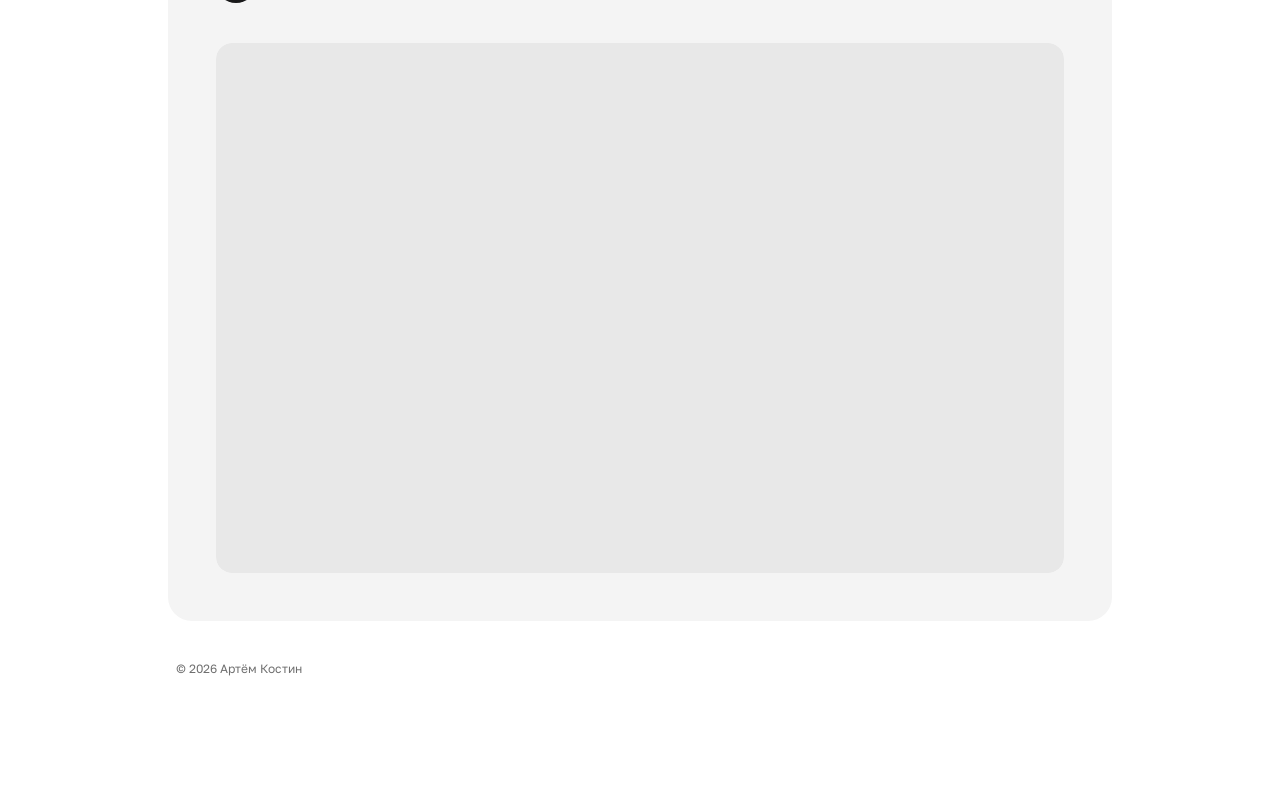
==== commit a6b44424: "Убрать точку в конце bio Co-Authored-By: Claude Sonnet 5 <noreply@anthropic.com> Claude-Session: htt" ====
--- a/index.html
+++ b/index.html
@@ -331,7 +331,7 @@
       <div class="hero__lead">
         <h1 class="bio">
           <span class="bio__hi">Привет, я&nbsp;Артём Костин 👋</span>
-          Продуктовый дизайнер и&nbsp;тимлид с&nbsp;опытом в&nbsp;финтехе и&nbsp;логистике.
+          Продуктовый дизайнер и&nbsp;тимлид с&nbsp;опытом в&nbsp;финтехе и&nbsp;логистике
         </h1>
       </div>
 
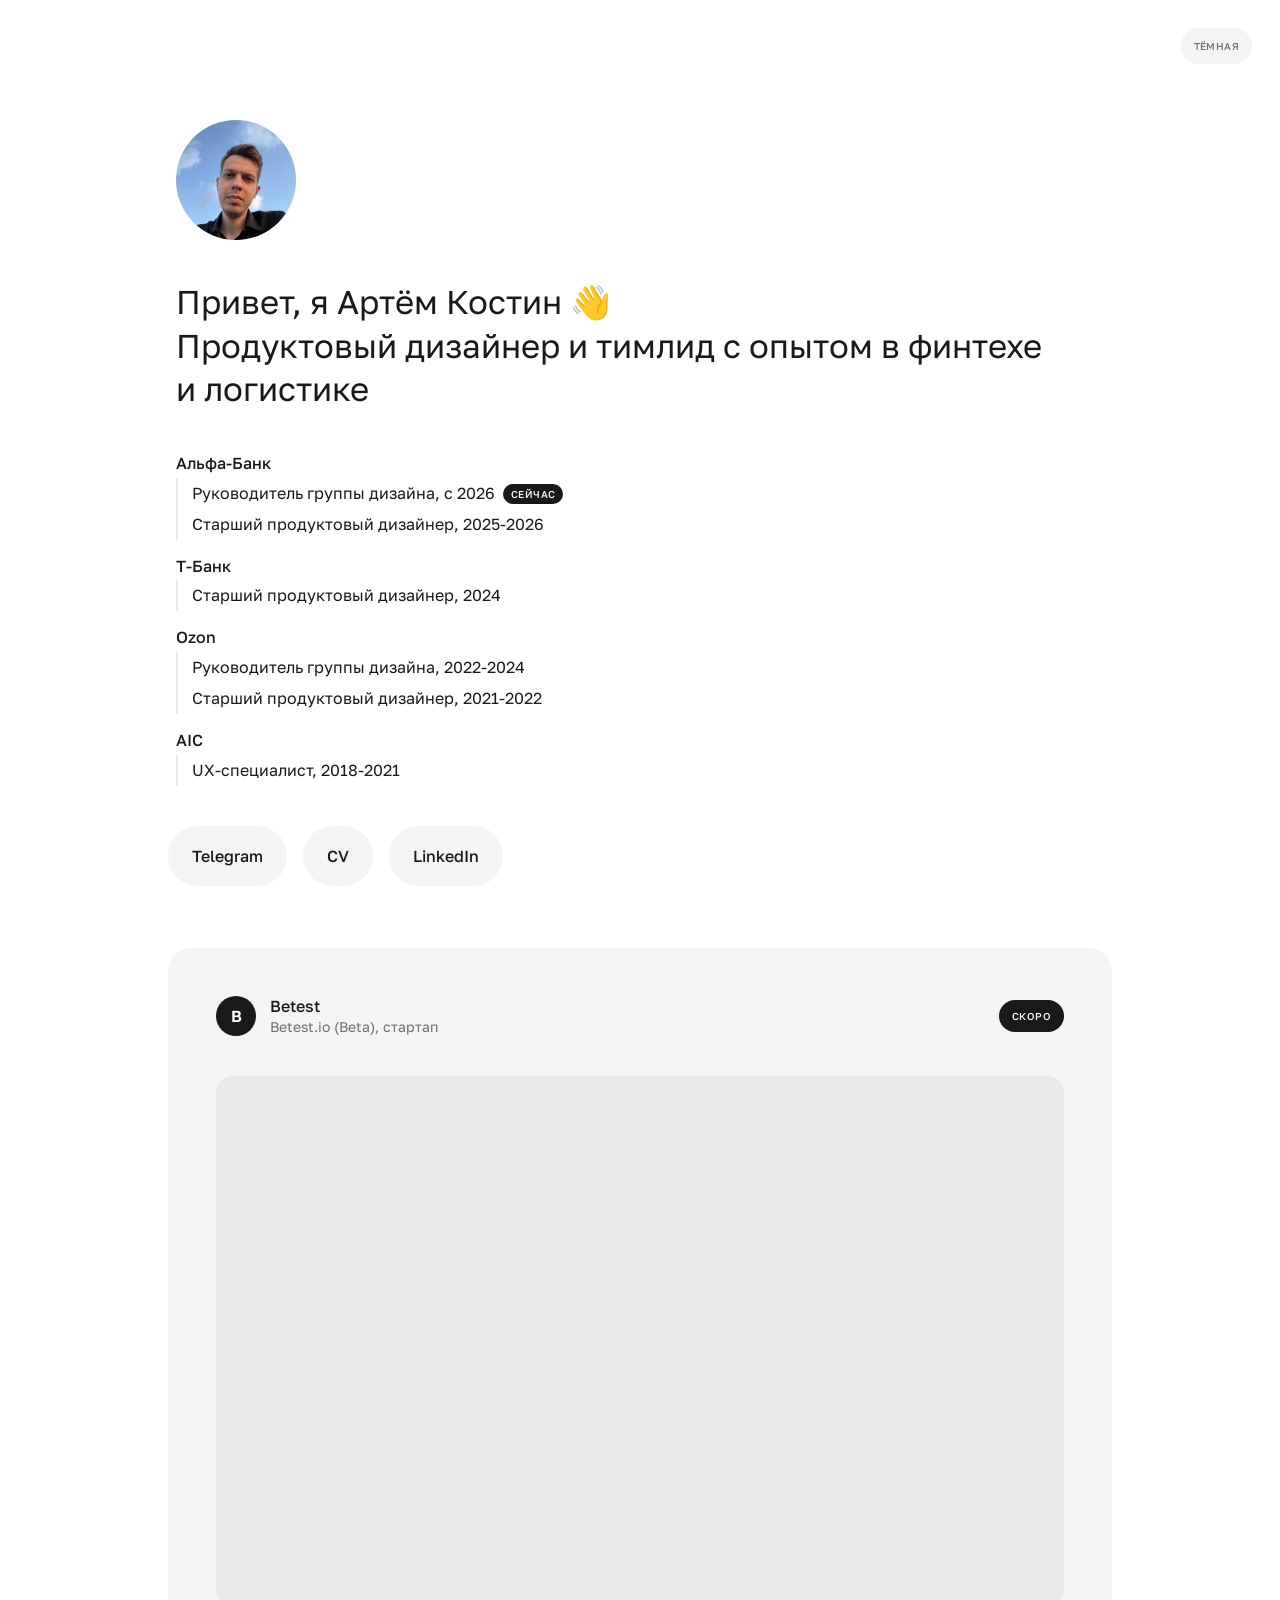
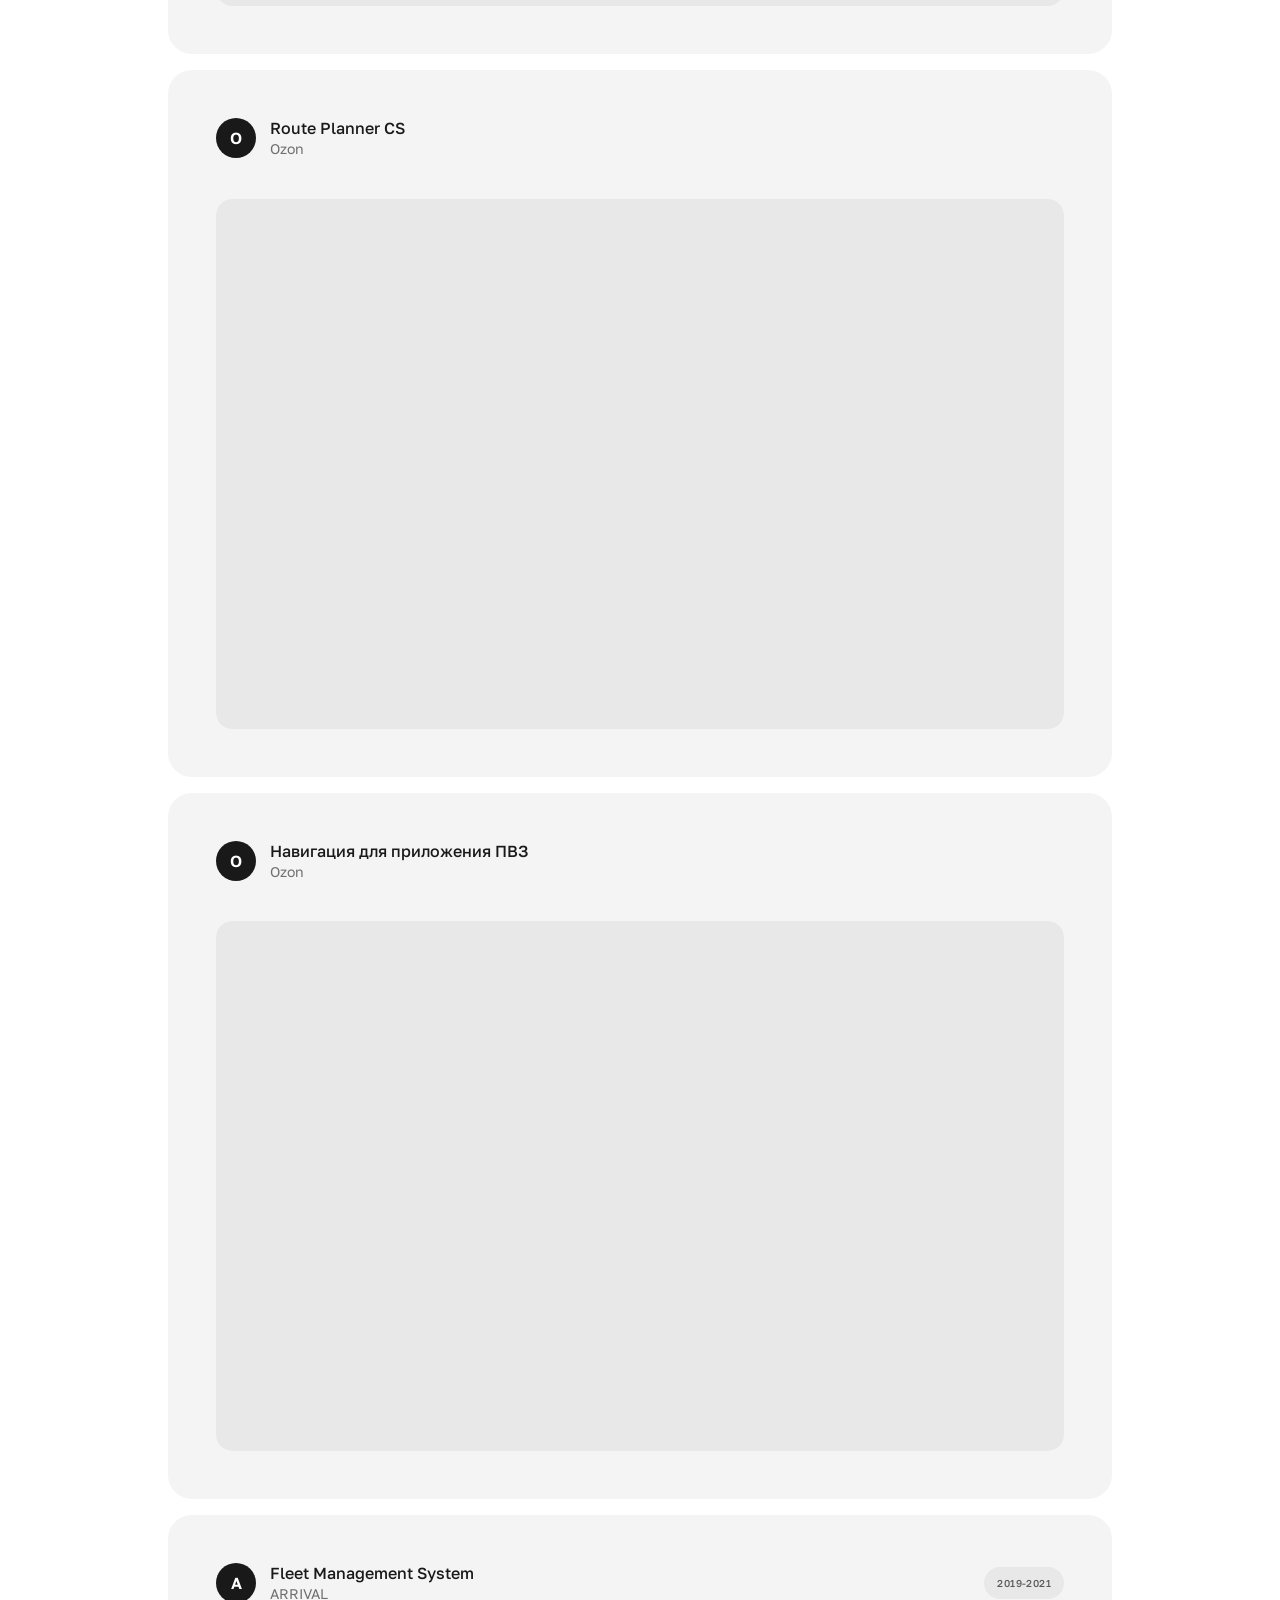
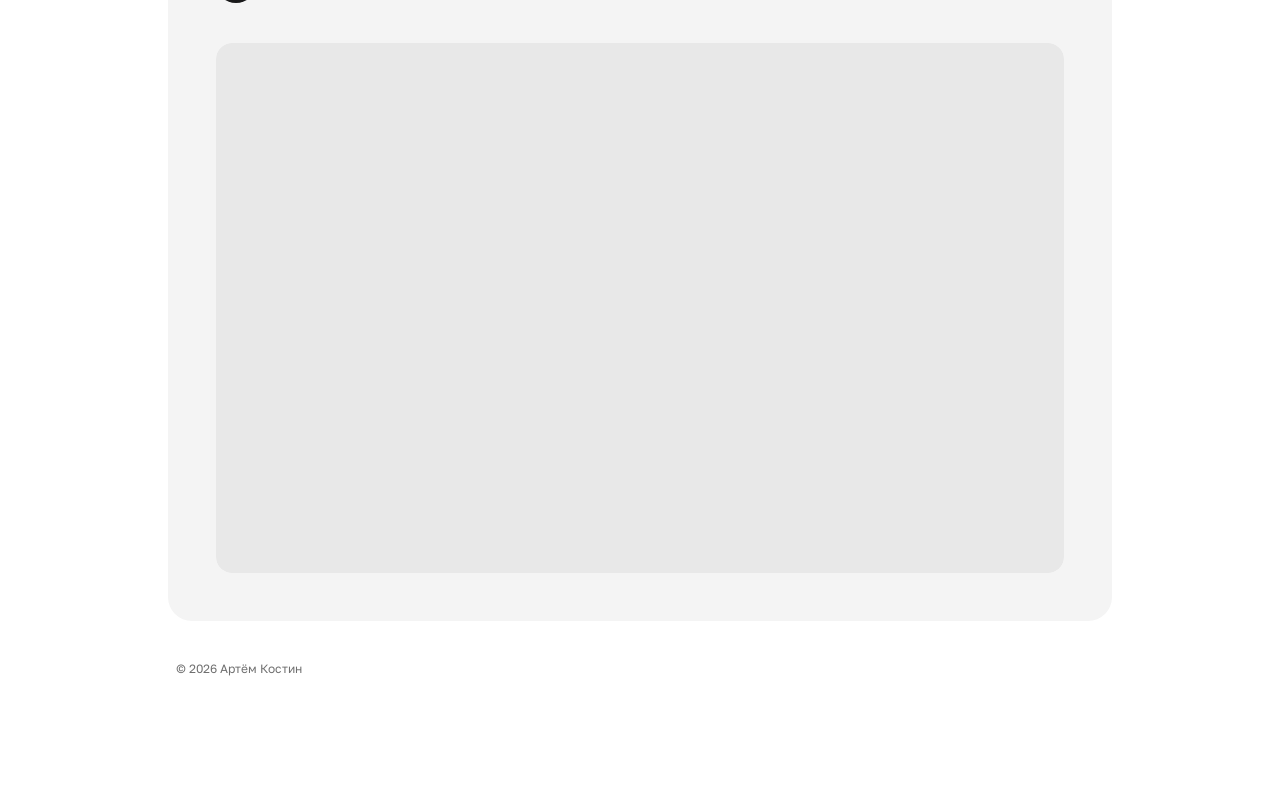
==== commit a3655997: "Добавить шаблон страниц кейсов и активные/неактивные карточки Карточки на главной теперь бывают акти" ====
--- a/index.html
+++ b/index.html
@@ -194,6 +194,11 @@
 .card__desc { display: flex; overflow: hidden; max-height: 0; opacity: 0; transition: max-height 640ms var(--ease), opacity 420ms ease; }
 .card:hover .card__desc, .card:focus-visible .card__desc { max-height: 180px; opacity: 1; transition: max-height 680ms var(--ease), opacity 620ms ease 220ms; }
 .card__desc p { width: min(50%, 588px); font-size: 14px; line-height: 1.56; color: var(--muted); }
+
+/* Неактивная карточка («Скоро») — кейс ещё не описан, не кликается */
+.card--soon { cursor: default; }
+.card--soon:hover, .card--soon:hover .card__image-wrap { transform: none; }
+.card__tag--soon { background: var(--text); color: var(--page); }
 
 .copyright { margin-top: 24px; padding-left: 8px; font-size: 12px; line-height: 1.4; color: var(--muted); }
 
@@ -384,20 +389,25 @@
         ПРЕВЬЮ: вместо <div class="card__ph"></div> положи <img src="..." alt="..." width="1704" height="1064" loading="lazy">.
         ОПИСАНИЕ: под .card__image-wrap добавь <div class="card__desc"><p>Одно предложение про задачу и результат.</p></div>;
                   на компьютере оно появляется при наведении, на телефоне видно всегда.
-        ССЫЛКИ: сейчас ведут на кейсы прежнего сайта; позже заменить на свои страницы (например cases/betest.html).
+        ССЫЛКИ: ведут на страницы кейсов в cases/ (шаблон + стили — styles.css, script.js).
+
+        НЕАКТИВНАЯ КАРТОЧКА («Скоро»): пока кейс не описан — вместо <a class="card" href="..."> используй
+        <div class="card card--soon" aria-disabled="true"> (без href), в .card__header добавь
+        <span class="card__tag card__tag--soon">Скоро</span>. Как опишешь кейс — верни <a> с href и убери тег.
       -->
 
-      <a class="card" href="https://akostin.framer.website/work/betest" data-reveal>
+      <div class="card card--soon" data-reveal aria-disabled="true">
         <div class="card__header">
           <div class="card__who">
             <span class="card__logo" aria-hidden="true">B</span>
             <div><h3 class="card__title">Betest</h3><span class="card__org">Betest.io (Beta), стартап</span></div>
           </div>
+          <span class="card__tag card__tag--soon">Скоро</span>
         </div>
         <div class="card__image-wrap"><div class="card__ph"></div></div>
-      </a>
-
-      <a class="card" href="https://akostin.framer.website/work/route-planner-cs" data-reveal>
+      </div>
+
+      <a class="card" href="cases/route-planner-cs.html" data-reveal>
         <div class="card__header">
           <div class="card__who">
             <span class="card__logo" aria-hidden="true">O</span>
@@ -407,7 +417,7 @@
         <div class="card__image-wrap"><div class="card__ph"></div></div>
       </a>
 
-      <a class="card" href="https://akostin.framer.website/work/ozon-point" data-reveal>
+      <a class="card" href="cases/ozon-point.html" data-reveal>
         <div class="card__header">
           <div class="card__who">
             <span class="card__logo" aria-hidden="true">O</span>
@@ -417,7 +427,7 @@
         <div class="card__image-wrap"><div class="card__ph"></div></div>
       </a>
 
-      <a class="card" href="https://akostin.framer.website/work/arrival" data-reveal>
+      <a class="card" href="cases/arrival.html" data-reveal>
         <div class="card__header">
           <div class="card__who">
             <span class="card__logo" aria-hidden="true">A</span>
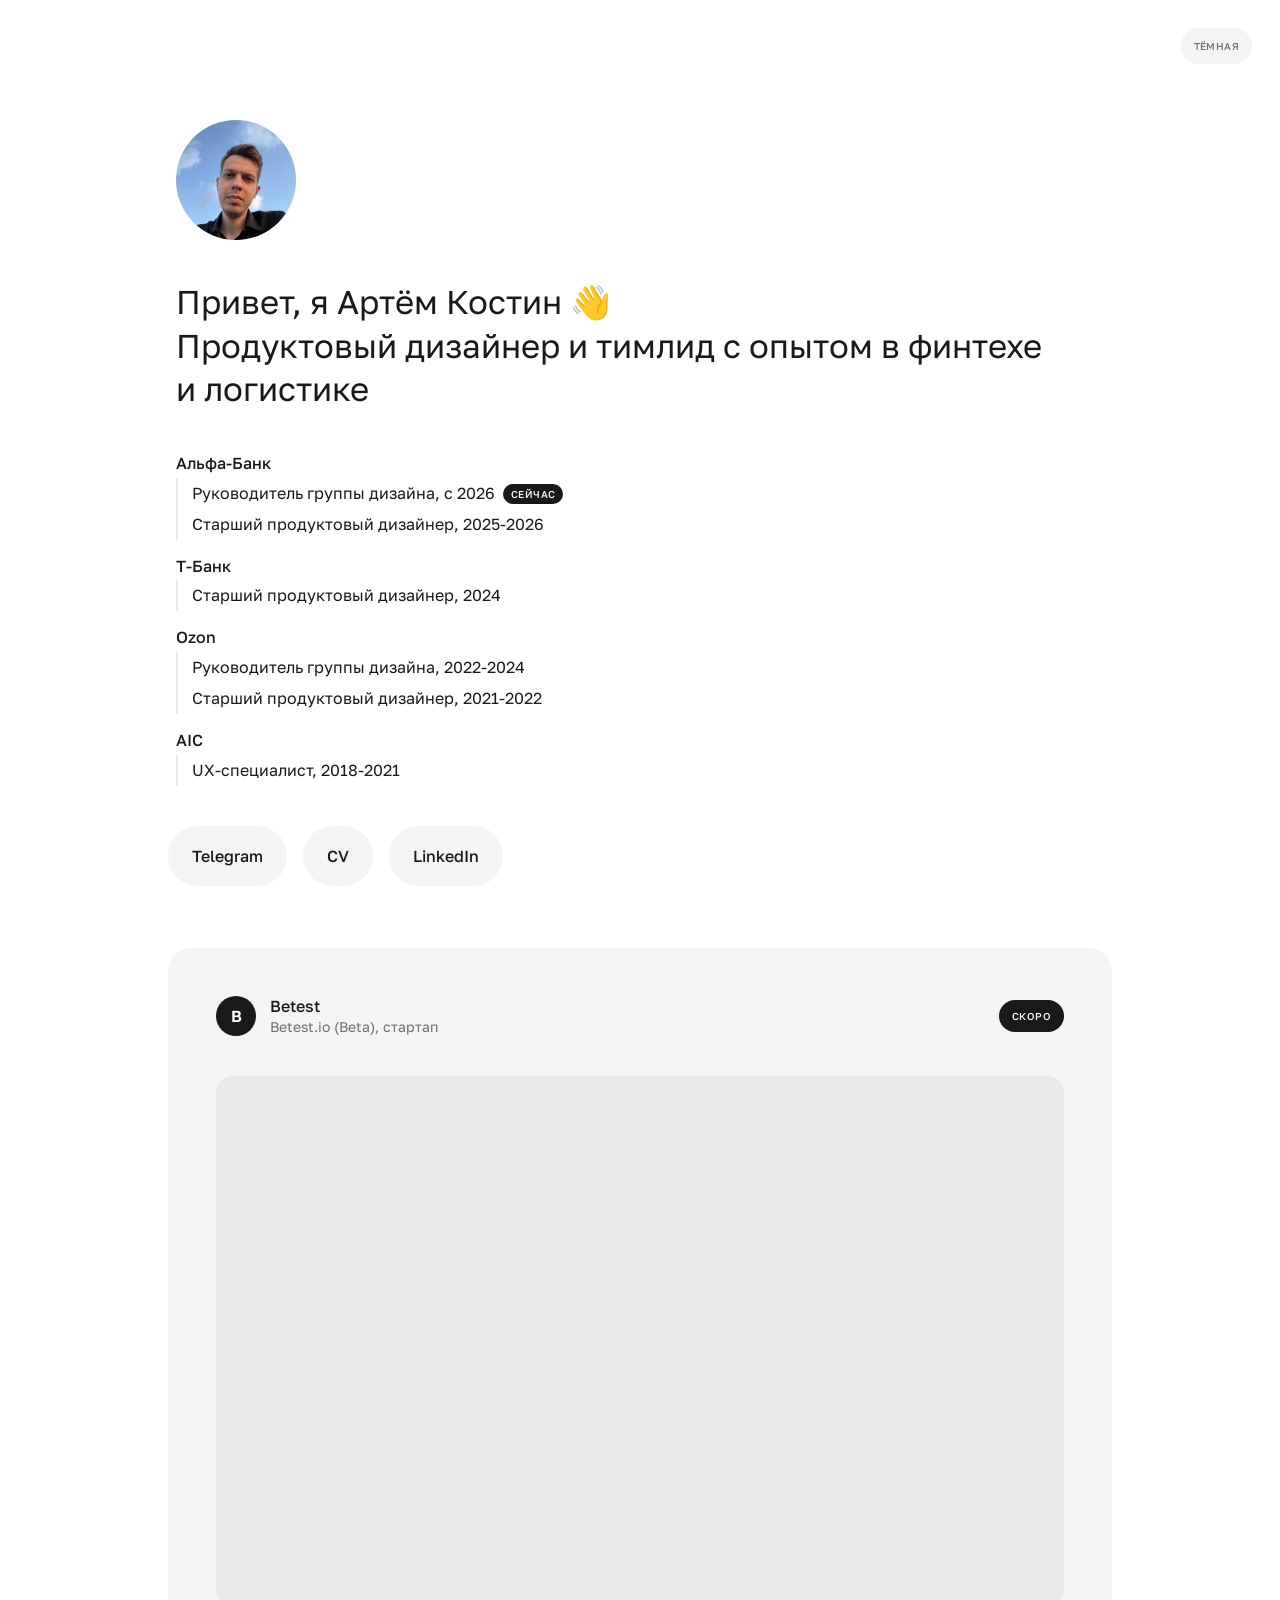
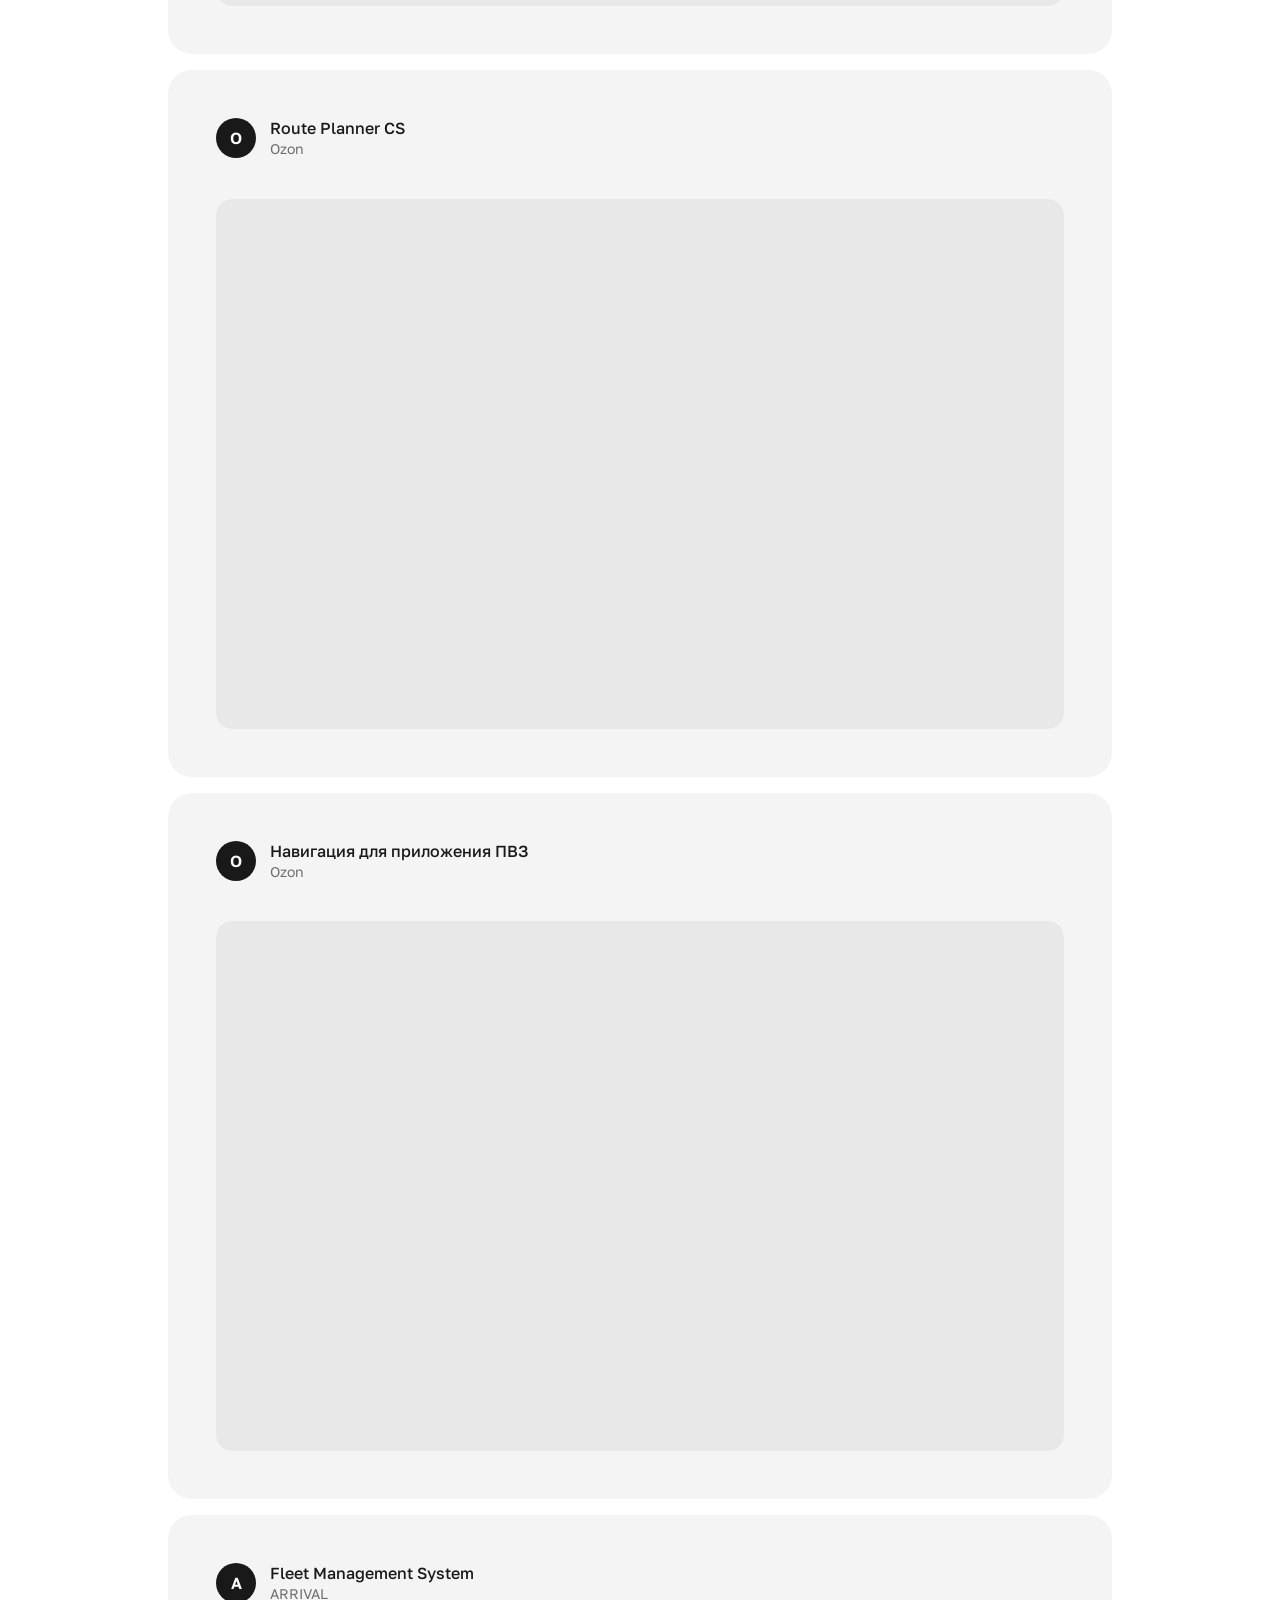
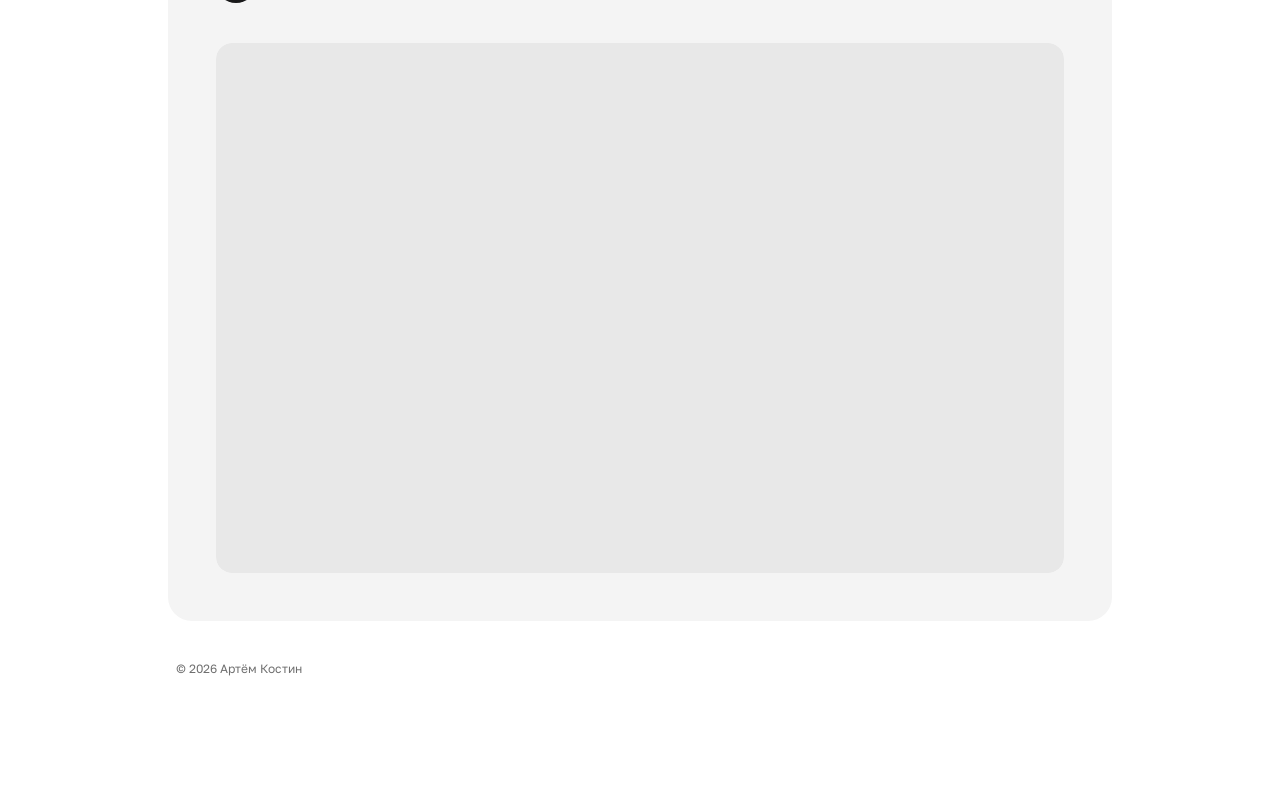
==== commit da36a17e: "Доработать шаблон страницы кейса по фидбоку Заголовок кейса разбит на короткий h1 + подзаголовок вме" ====
--- a/index.html
+++ b/index.html
@@ -385,7 +385,7 @@
       <!--
         КАК ДОБАВИТЬ ПРОЕКТ: скопируй любой <a class="card"> целиком и поменяй href, букву, название и компанию.
         БУКВА В КРУЖКЕ: .card__logo, потом можно заменить на <img src="logo.svg" alt="" width="40" height="40">.
-        ГОД: <span class="card__tag">2021-2022</span> справа в шапке; если года нет, удали строку.
+        ГОД НА КАРТОЧКАХ НЕ ПОКАЗЫВАЕМ (убрали намеренно) — .card__tag остался только для тега «Скоро».
         ПРЕВЬЮ: вместо <div class="card__ph"></div> положи <img src="..." alt="..." width="1704" height="1064" loading="lazy">.
         ОПИСАНИЕ: под .card__image-wrap добавь <div class="card__desc"><p>Одно предложение про задачу и результат.</p></div>;
                   на компьютере оно появляется при наведении, на телефоне видно всегда.
@@ -433,7 +433,6 @@
             <span class="card__logo" aria-hidden="true">A</span>
             <div><h3 class="card__title">Fleet Management System</h3><span class="card__org">ARRIVAL</span></div>
           </div>
-          <span class="card__tag">2019-2021</span>
         </div>
         <div class="card__image-wrap"><div class="card__ph"></div></div>
       </a>
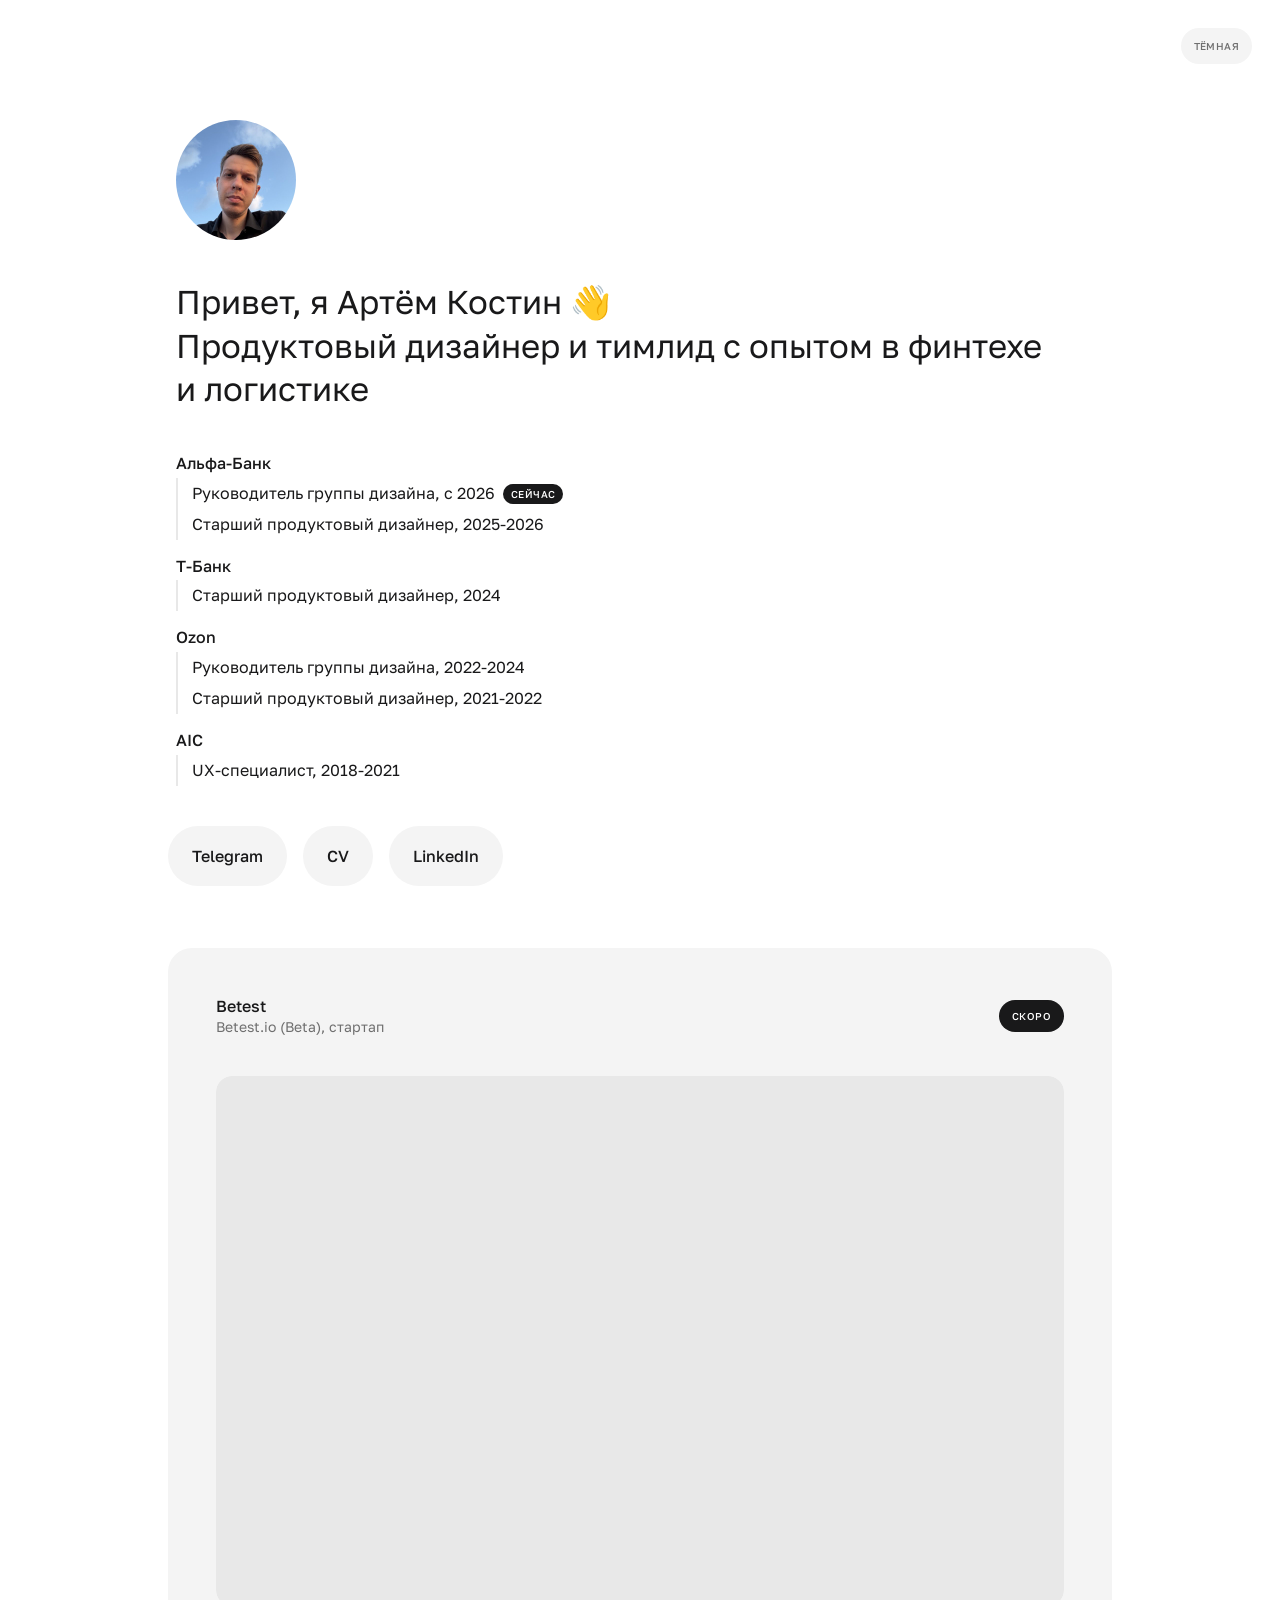
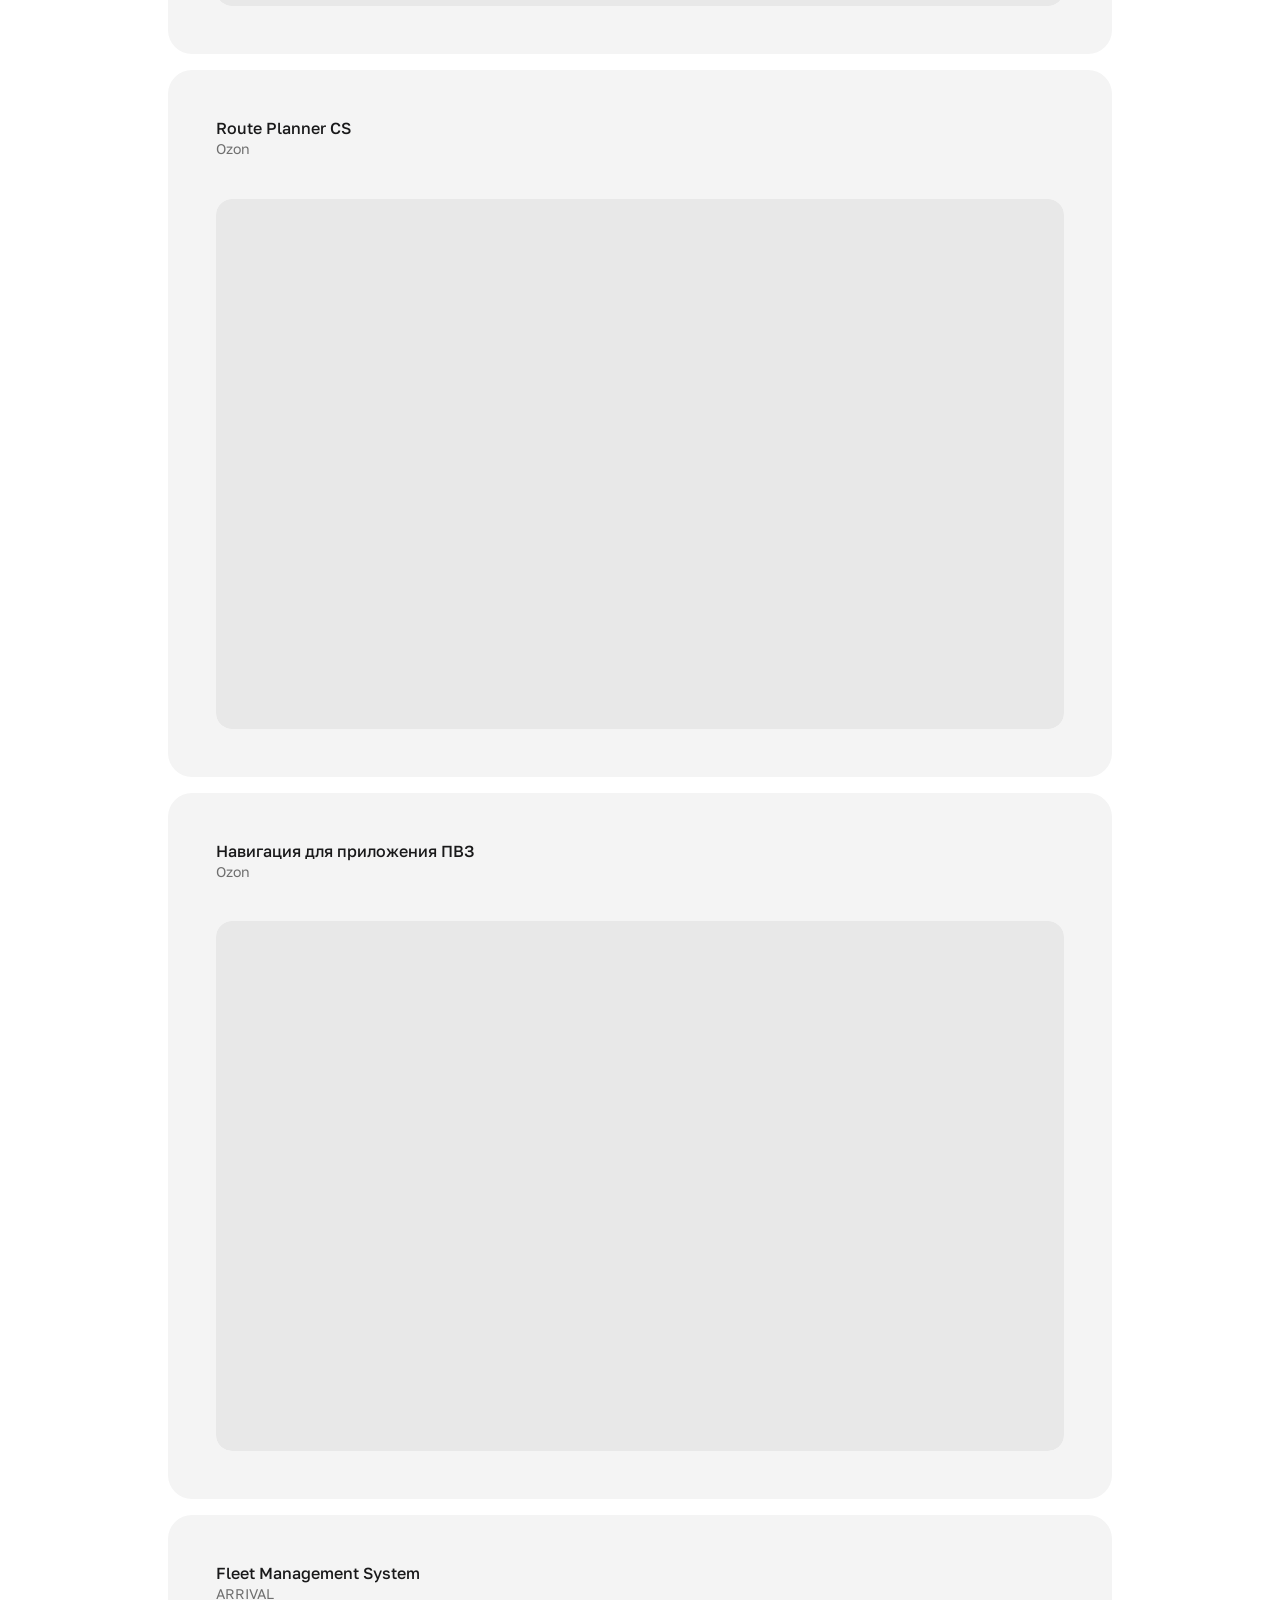
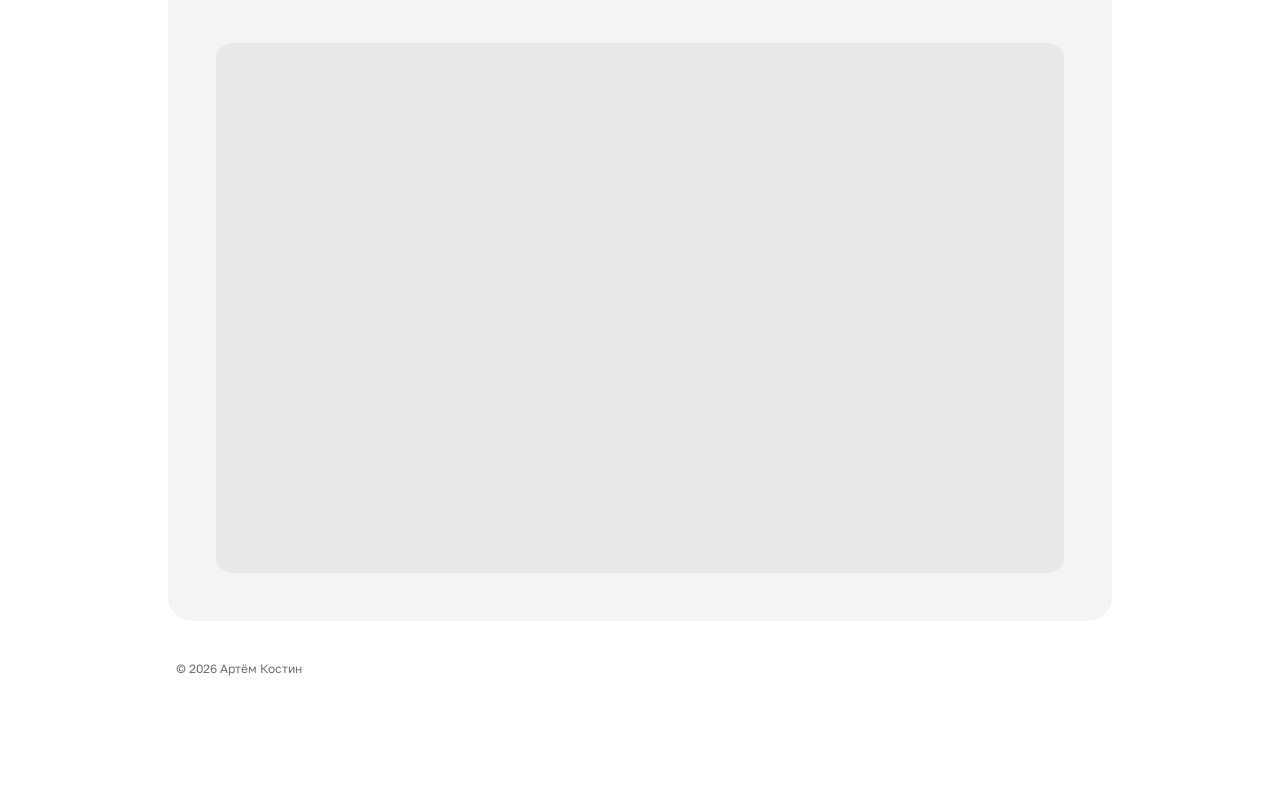
==== commit 7bfdfca1: "Убрать кружок-логотип с карточек и страниц кейсов Card__logo (кружок с первой буквой компании) убран" ====
--- a/index.html
+++ b/index.html
@@ -174,10 +174,6 @@
 
 .card__header { display: flex; align-items: center; justify-content: space-between; gap: 16px; margin-bottom: 40px; }
 .card__who { display: flex; align-items: center; gap: 14px; min-width: 0; }
-.card__logo {
-  flex: none; display: grid; place-items: center; width: 40px; height: 40px; border-radius: 24px;
-  background: var(--text); color: var(--page); font-size: 16px; font-weight: 600; line-height: 1;
-}
 .card__title { font-size: 16px; font-weight: 500; line-height: 1.25; }
 .card__org { display: block; margin-top: 2px; font-size: 14px; line-height: 1.3; color: var(--muted); }
 .card__tag {
@@ -383,8 +379,8 @@
       <h2 class="sr-only" id="projects-title">Проекты</h2>
 
       <!--
-        КАК ДОБАВИТЬ ПРОЕКТ: скопируй любой <a class="card"> целиком и поменяй href, букву, название и компанию.
-        БУКВА В КРУЖКЕ: .card__logo, потом можно заменить на <img src="logo.svg" alt="" width="40" height="40">.
+        КАК ДОБАВИТЬ ПРОЕКТ: скопируй любой <a class="card"> целиком и поменяй href, название и компанию.
+        ЛОГОТИП-КРУЖОК С БУКВОЙ (.card__logo) УБРАЛИ НАМЕРЕННО — на карточках теперь только название и компания.
         ГОД НА КАРТОЧКАХ НЕ ПОКАЗЫВАЕМ (убрали намеренно) — .card__tag остался только для тега «Скоро».
         ПРЕВЬЮ: вместо <div class="card__ph"></div> положи <img src="..." alt="..." width="1704" height="1064" loading="lazy">.
         ОПИСАНИЕ: под .card__image-wrap добавь <div class="card__desc"><p>Одно предложение про задачу и результат.</p></div>;
@@ -399,7 +395,6 @@
       <div class="card card--soon" data-reveal aria-disabled="true">
         <div class="card__header">
           <div class="card__who">
-            <span class="card__logo" aria-hidden="true">B</span>
             <div><h3 class="card__title">Betest</h3><span class="card__org">Betest.io (Beta), стартап</span></div>
           </div>
           <span class="card__tag card__tag--soon">Скоро</span>
@@ -410,7 +405,6 @@
       <a class="card" href="cases/route-planner-cs.html" data-reveal>
         <div class="card__header">
           <div class="card__who">
-            <span class="card__logo" aria-hidden="true">O</span>
             <div><h3 class="card__title">Route Planner CS</h3><span class="card__org">Ozon</span></div>
           </div>
         </div>
@@ -420,7 +414,6 @@
       <a class="card" href="cases/ozon-point.html" data-reveal>
         <div class="card__header">
           <div class="card__who">
-            <span class="card__logo" aria-hidden="true">O</span>
             <div><h3 class="card__title">Навигация для&nbsp;приложения ПВЗ</h3><span class="card__org">Ozon</span></div>
           </div>
         </div>
@@ -430,7 +423,6 @@
       <a class="card" href="cases/arrival.html" data-reveal>
         <div class="card__header">
           <div class="card__who">
-            <span class="card__logo" aria-hidden="true">A</span>
             <div><h3 class="card__title">Fleet Management System</h3><span class="card__org">ARRIVAL</span></div>
           </div>
         </div>
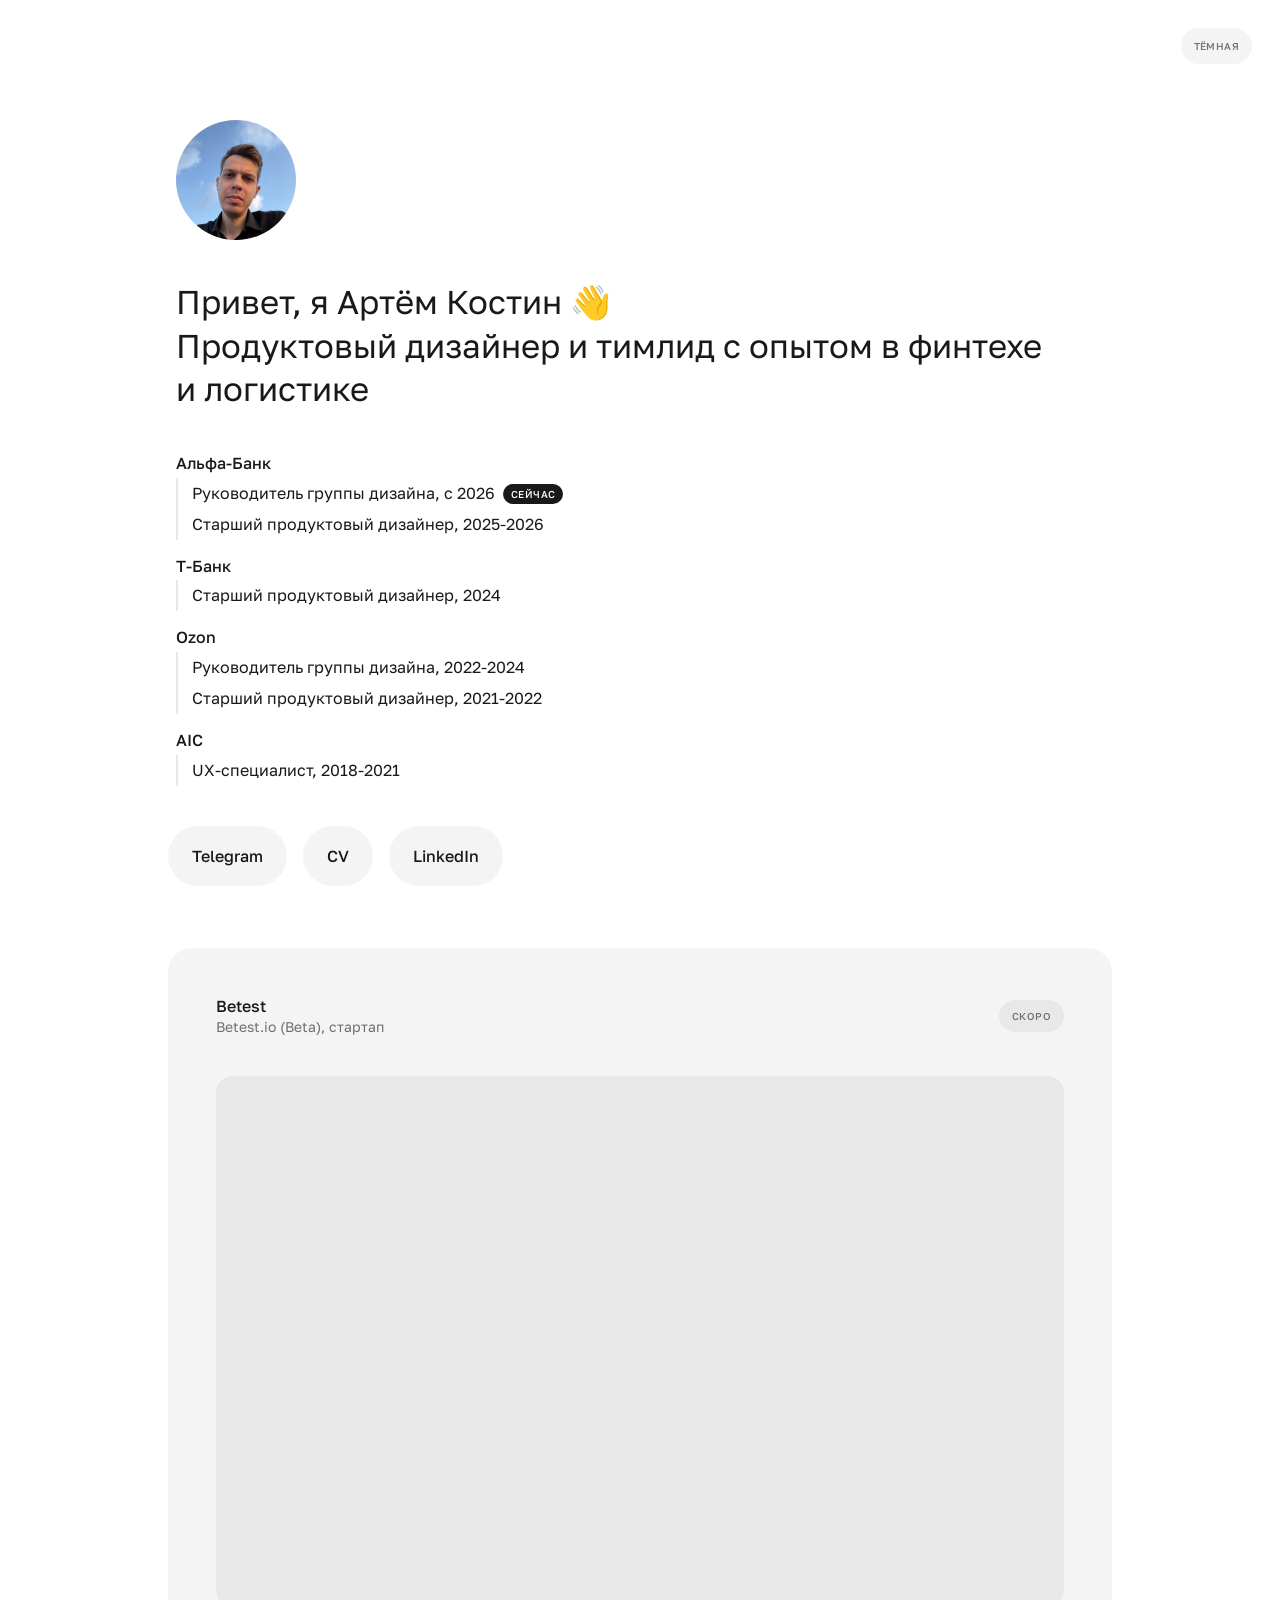
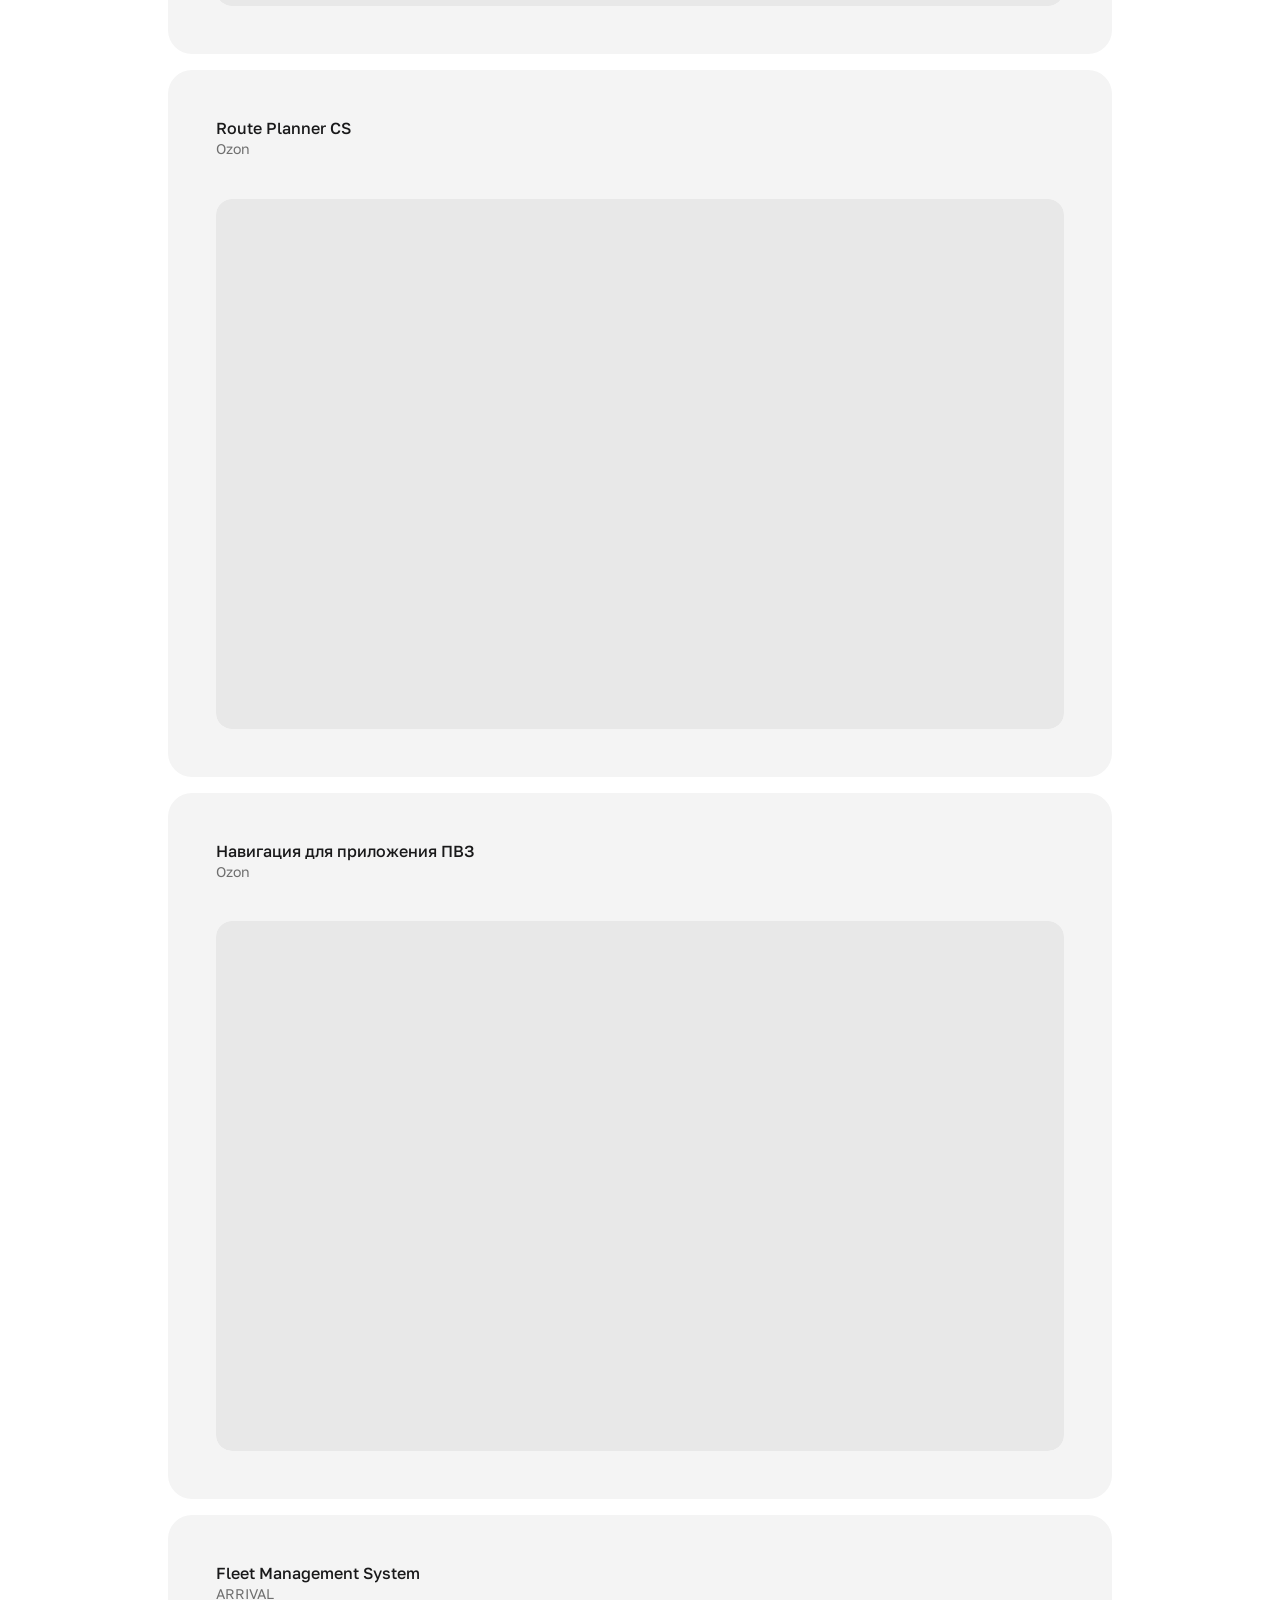
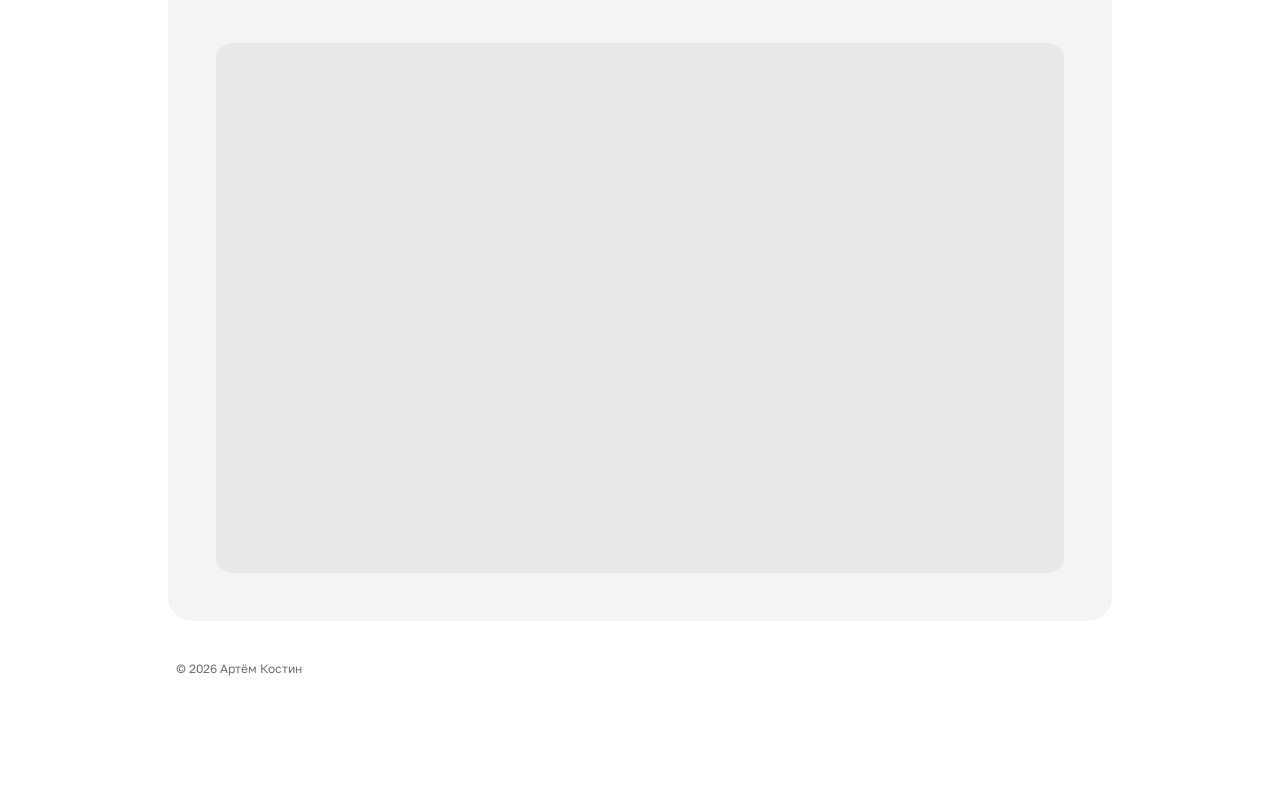
==== commit 3208d3ad: "Правки после проверки на бою: тег «Скоро», ховер и кнопка «На главную» - Убрана стрелка у карточки «" ====
--- a/index.html
+++ b/index.html
@@ -194,7 +194,7 @@
 /* Неактивная карточка («Скоро») — кейс ещё не описан, не кликается */
 .card--soon { cursor: default; }
 .card--soon:hover, .card--soon:hover .card__image-wrap { transform: none; }
-.card__tag--soon { background: var(--text); color: var(--page); }
+.card__tag--soon { color: var(--muted); }
 
 .copyright { margin-top: 24px; padding-left: 8px; font-size: 12px; line-height: 1.4; color: var(--muted); }
 
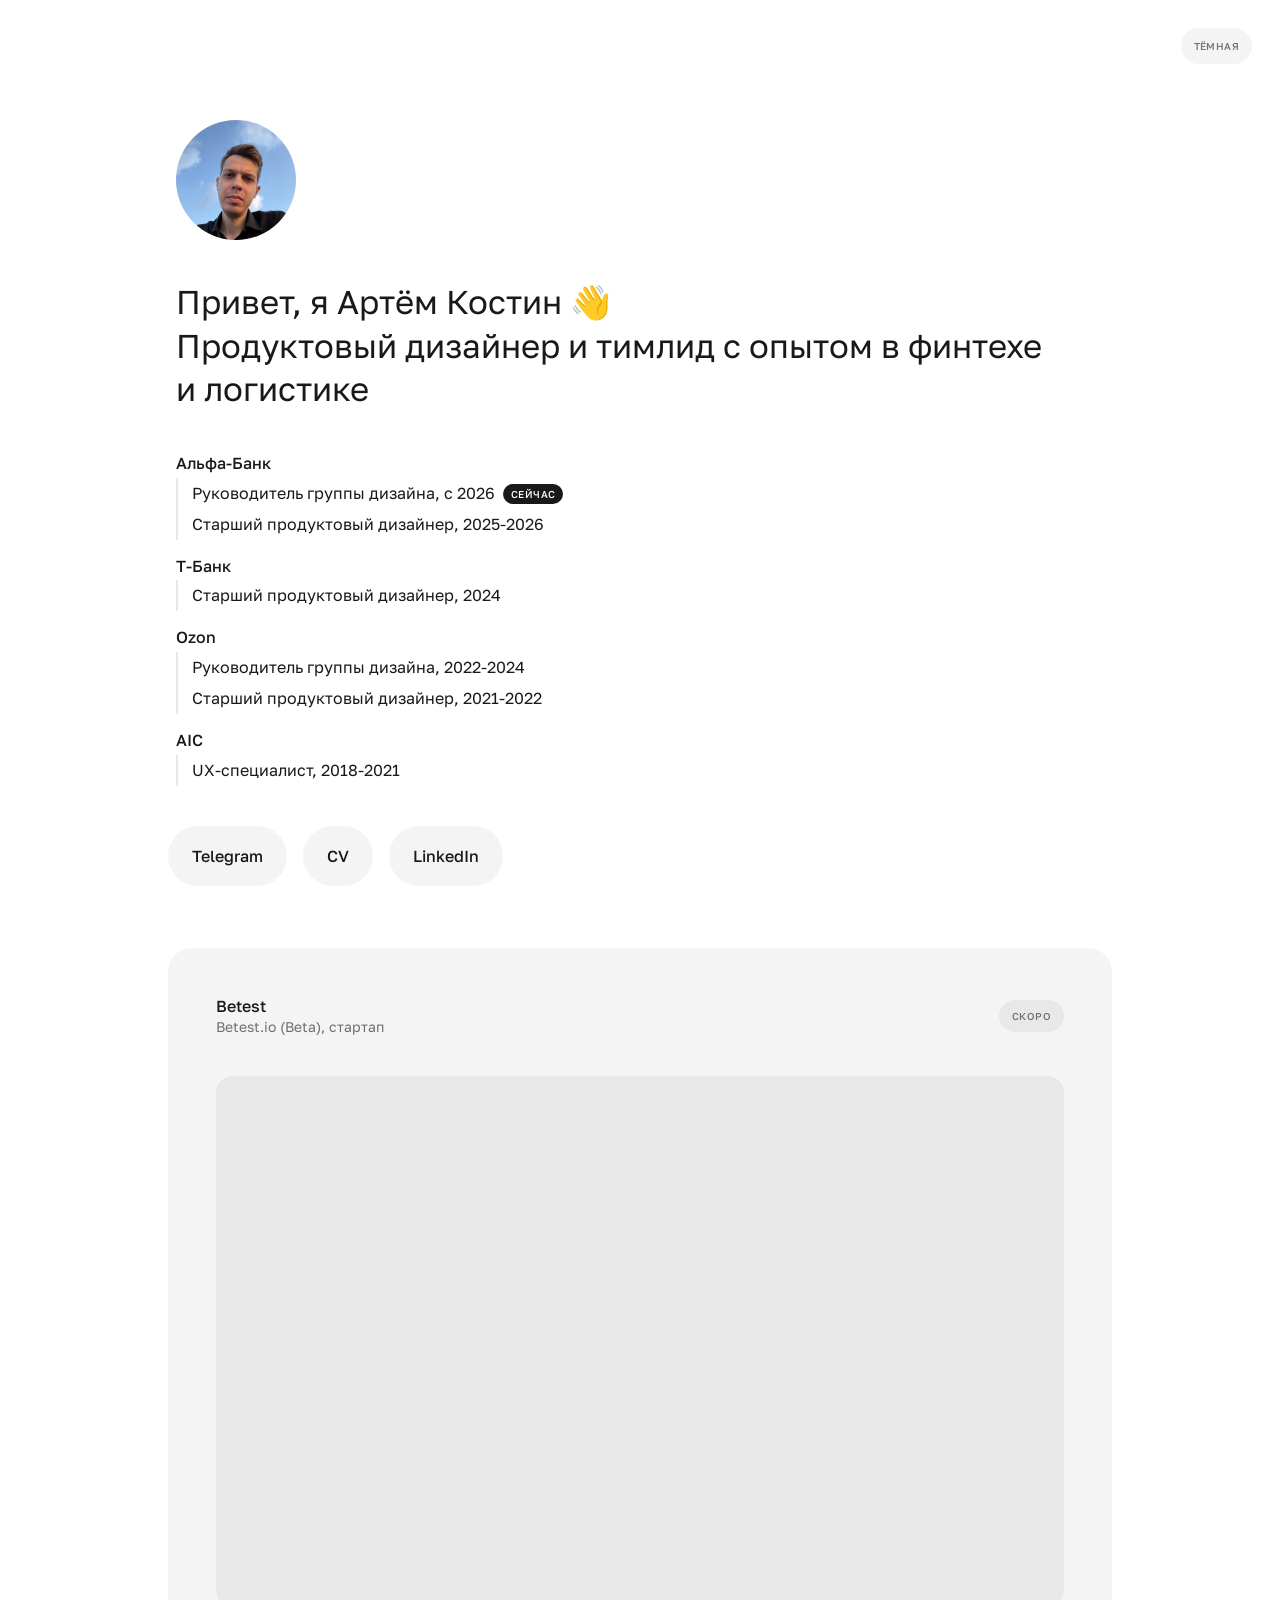
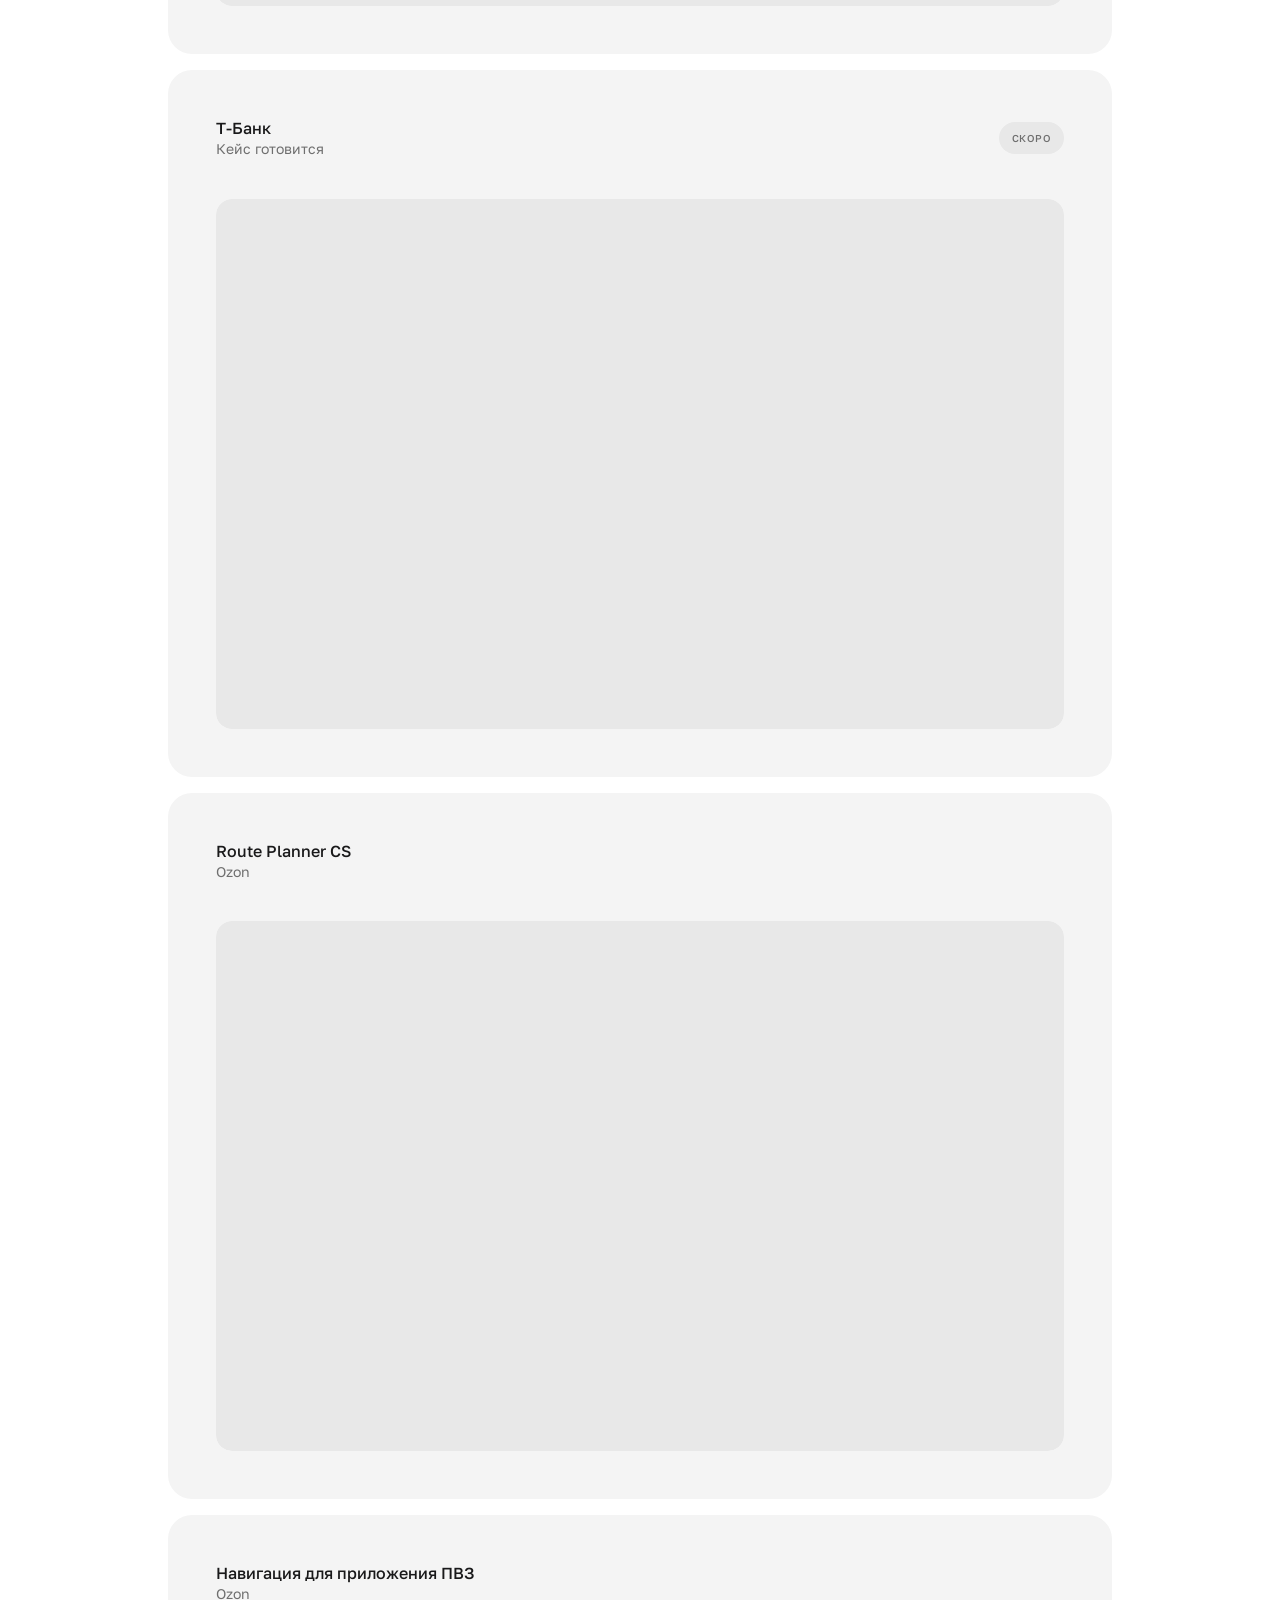
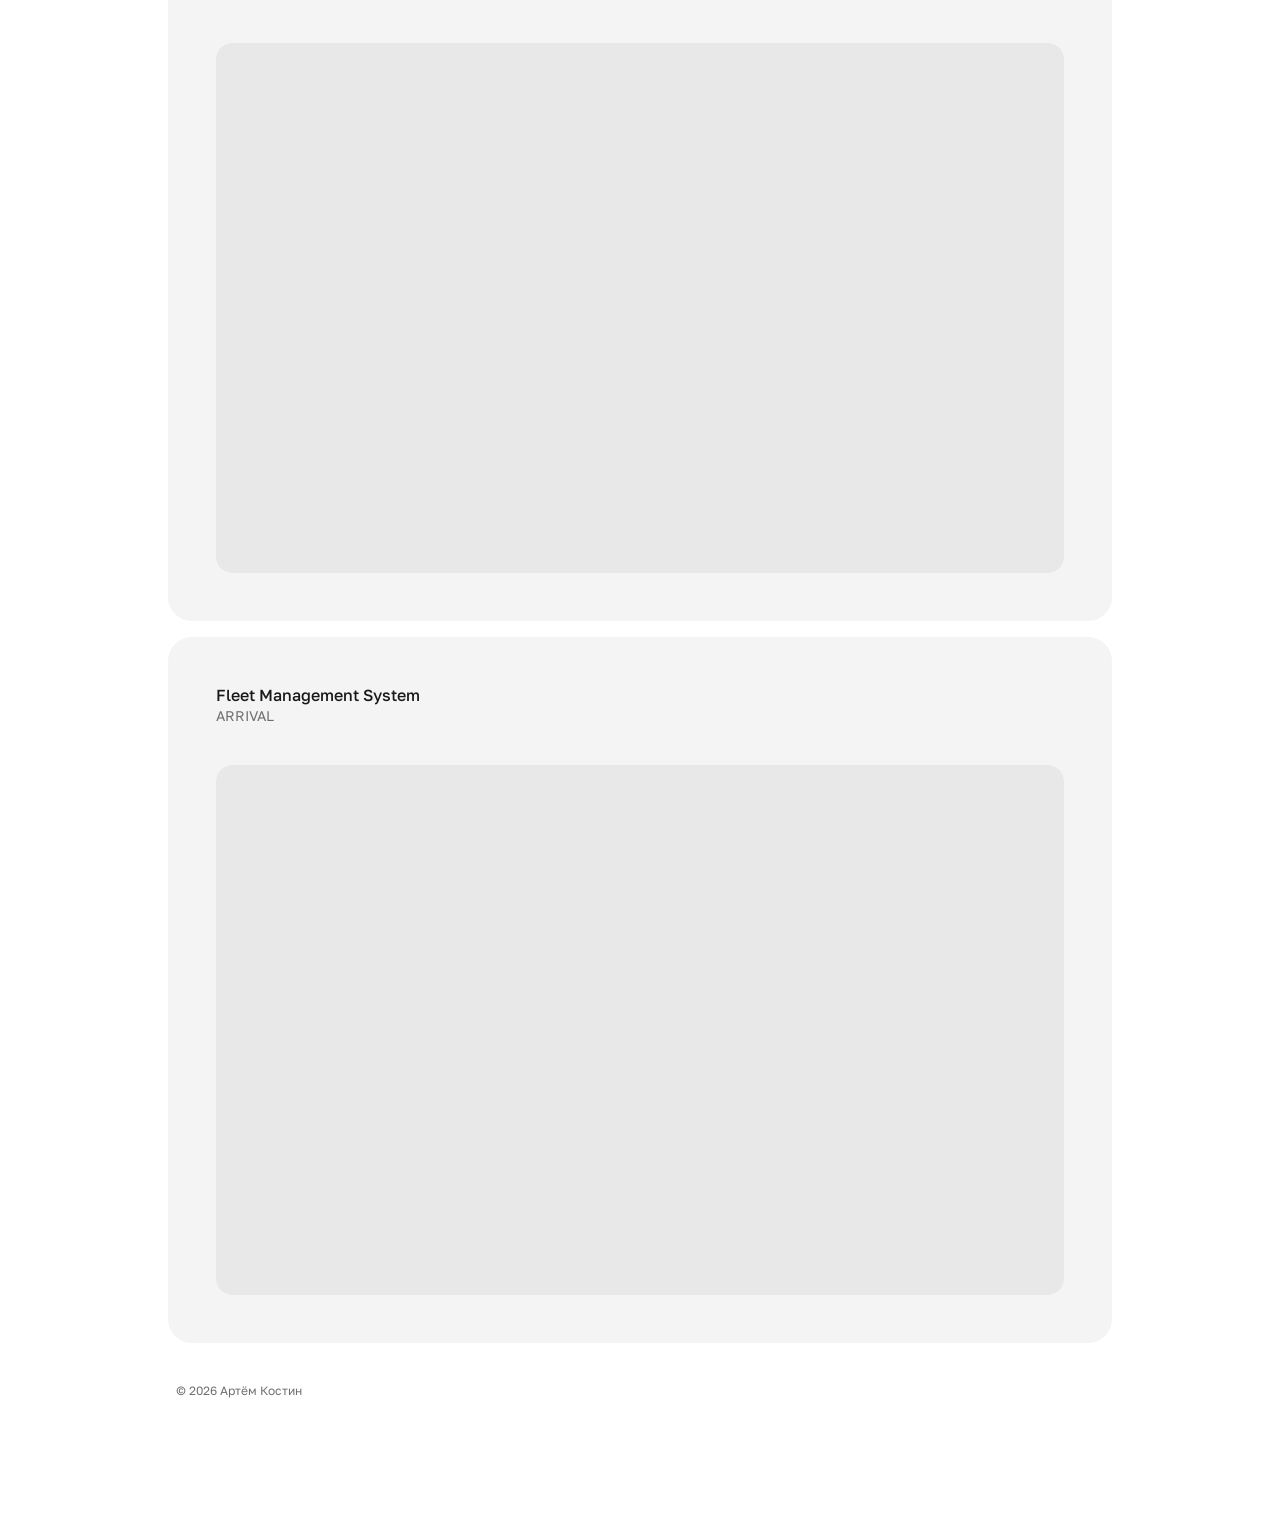
==== commit 2808a776: "Добавить карточку кейса Т-Банка" ====
--- a/index.html
+++ b/index.html
@@ -402,6 +402,16 @@
         <div class="card__image-wrap"><div class="card__ph"></div></div>
       </div>
 
+      <div class="card card--soon" data-reveal aria-disabled="true">
+        <div class="card__header">
+          <div class="card__who">
+            <div><h3 class="card__title">Т‑Банк</h3><span class="card__org">Кейс готовится</span></div>
+          </div>
+          <span class="card__tag card__tag--soon">Скоро</span>
+        </div>
+        <div class="card__image-wrap"><div class="card__ph"></div></div>
+      </div>
+
       <a class="card" href="cases/route-planner-cs.html" data-reveal>
         <div class="card__header">
           <div class="card__who">
